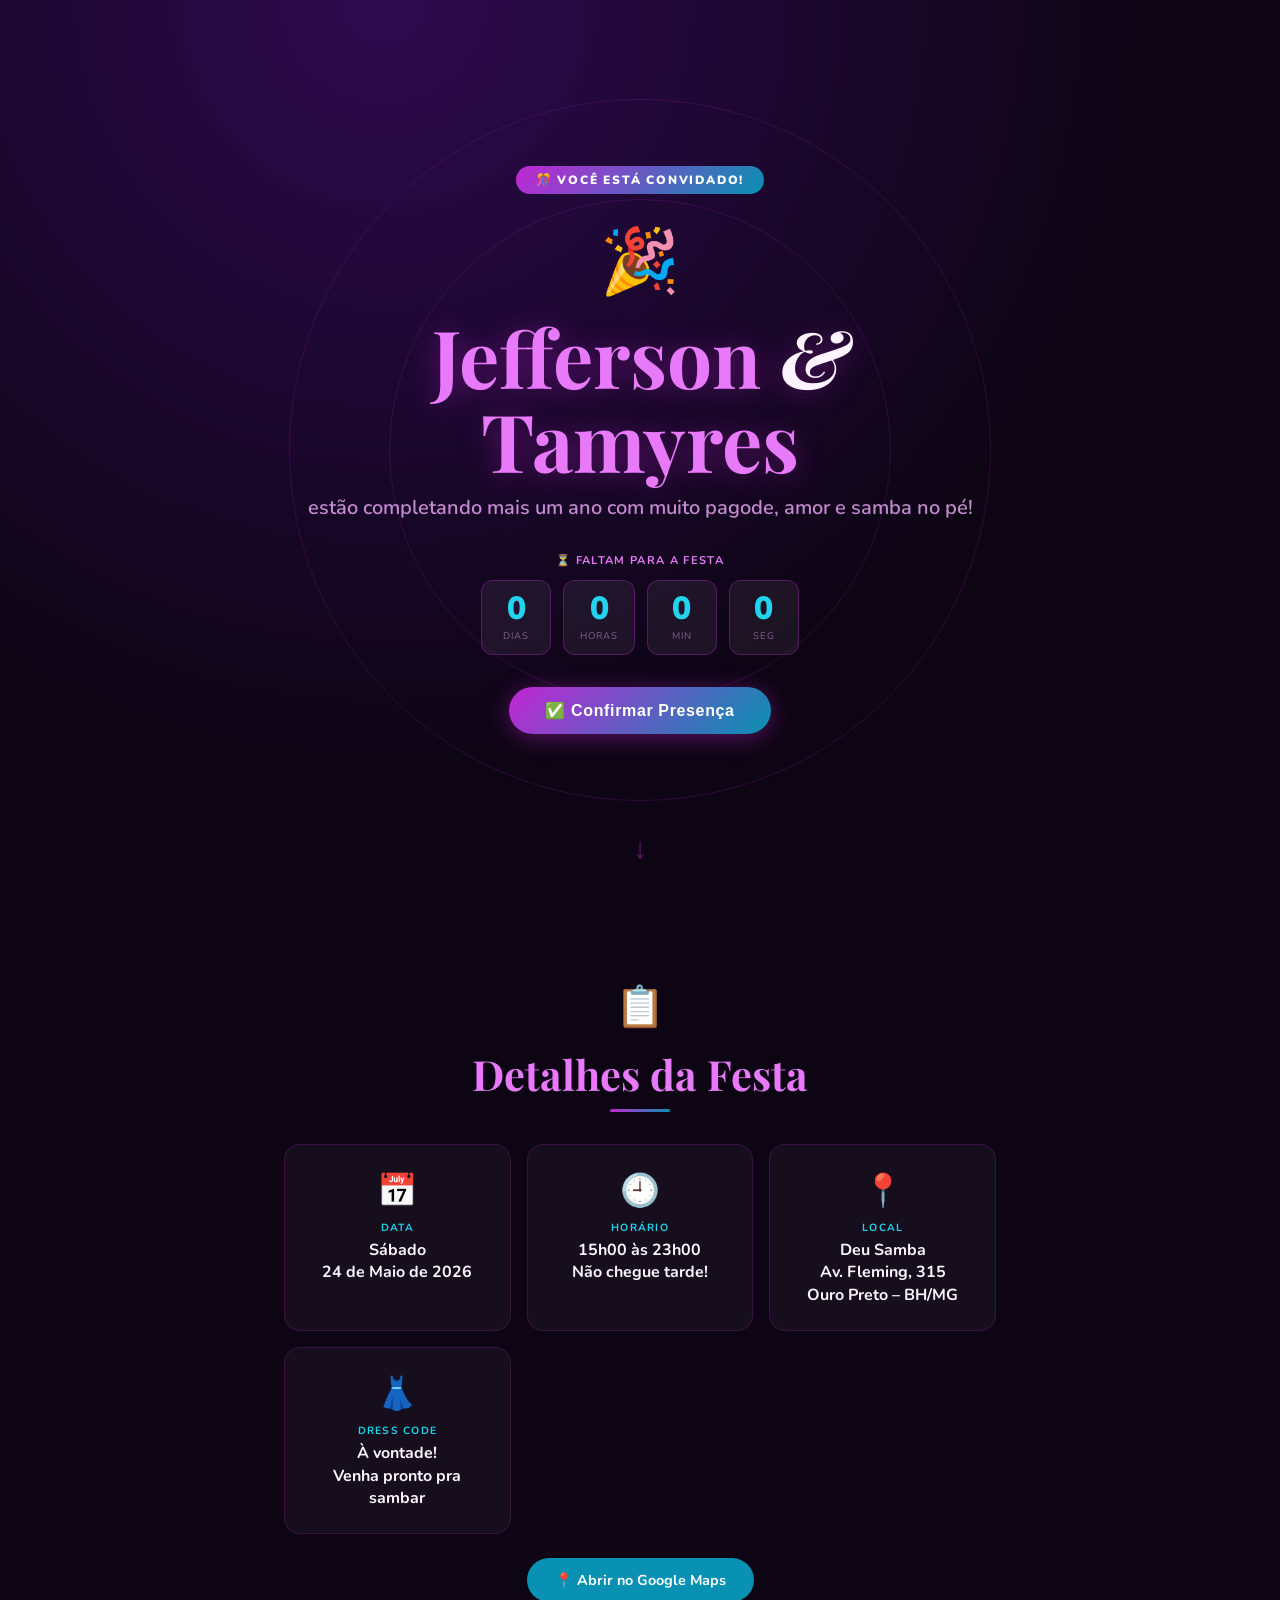
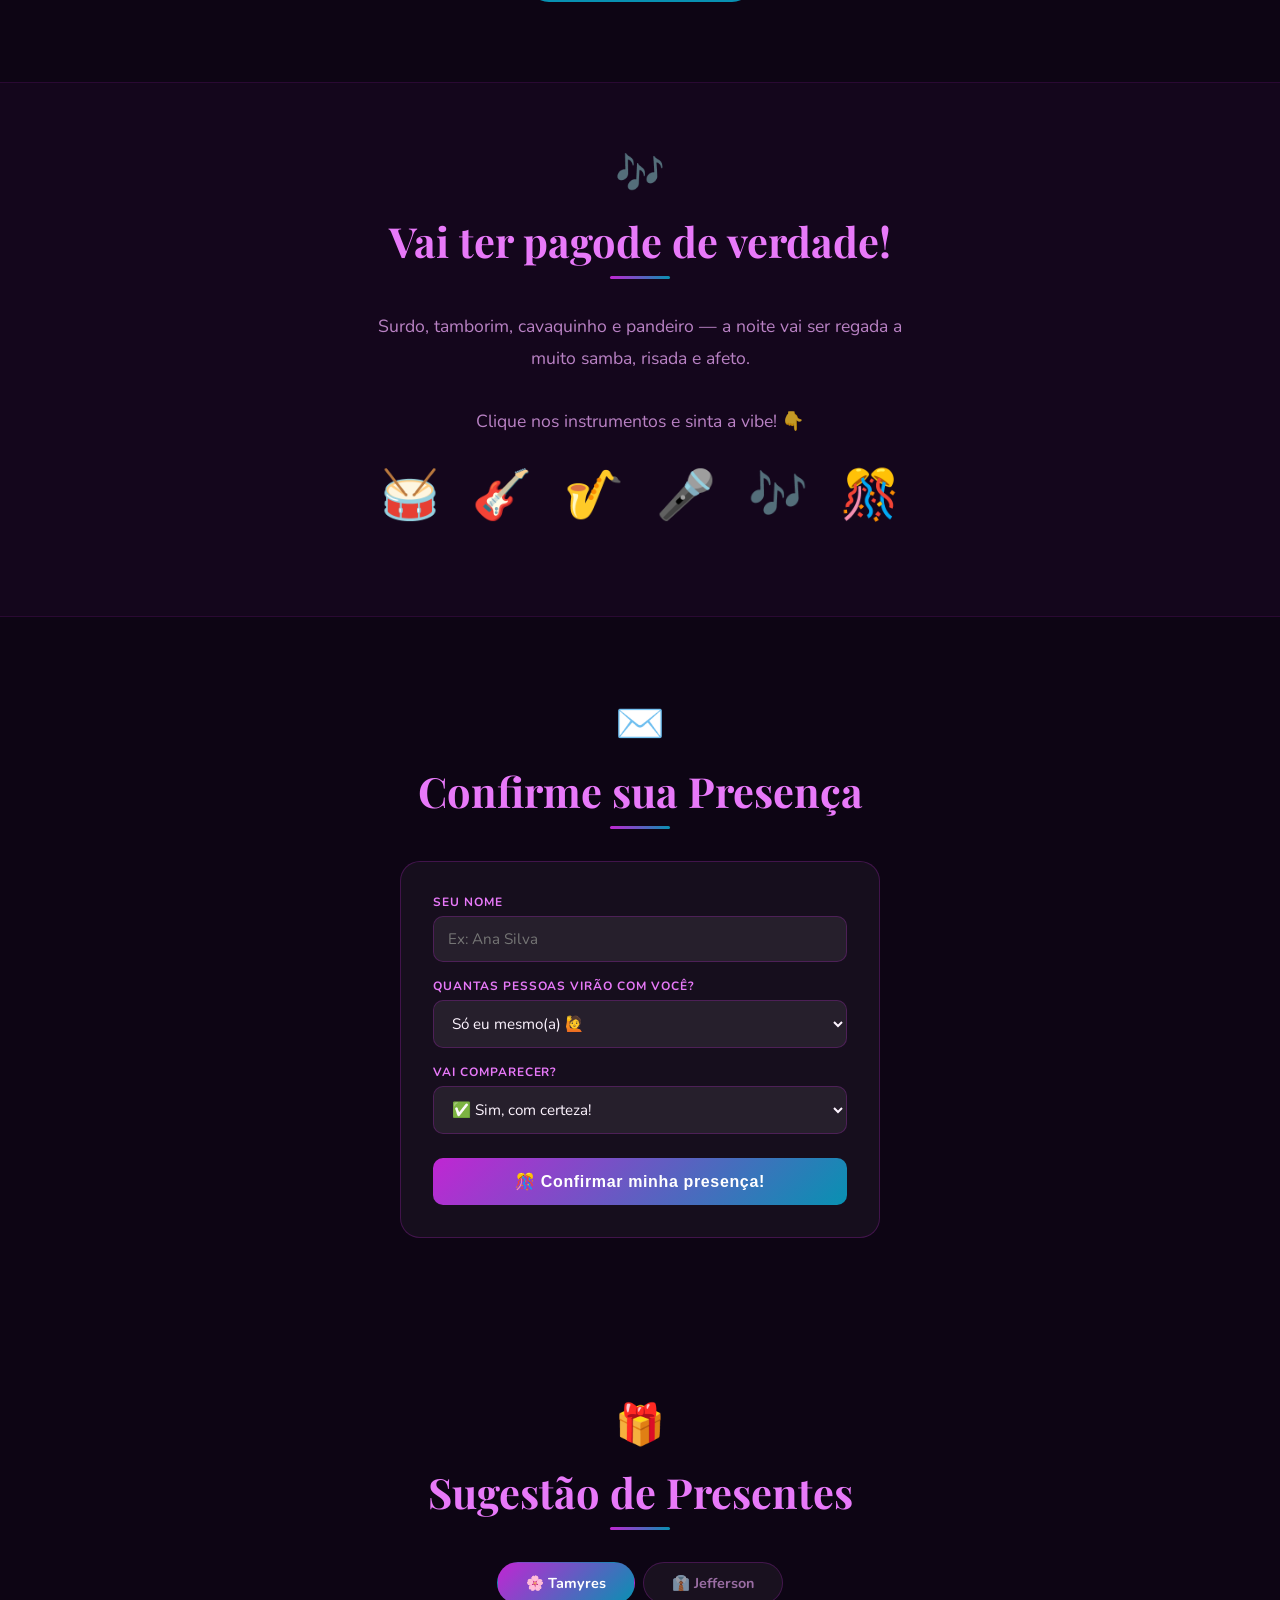
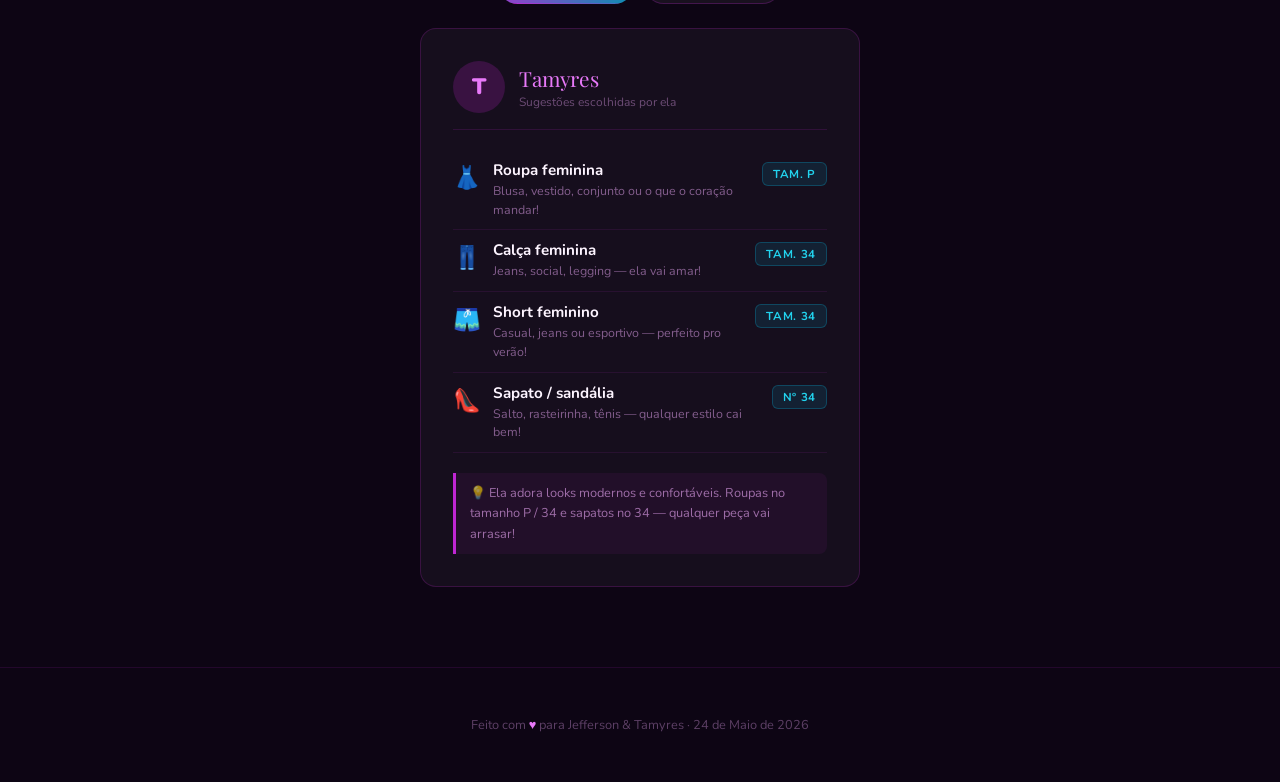
==== templates/convite.html @ 2978cc7c "Add files via upload" ====
<!DOCTYPE html>
<html lang="pt-BR">
<head>
<meta charset="UTF-8">
<meta name="viewport" content="width=device-width, initial-scale=1.0">
<title>🎉 Aniversário Jefferson & Tamyres</title>
<link href="https://fonts.googleapis.com/css2?family=Playfair+Display:ital,wght@0,700;1,400&family=Nunito:wght@400;600;700;900&display=swap" rel="stylesheet">
<link rel="stylesheet" href="/static/style.css">

</head>
<body>

<canvas id="confetti-canvas"></canvas>

<!-- HERO -->
<div class="hero">
  <div class="hero-bg"></div>

  <!-- floating notes -->
  <span class="note">🎵</span>
  <span class="note">🥁</span>
  <span class="note">🎶</span>
  <span class="note">🎸</span>
  <span class="note">🎵</span>
  <span class="note">🎶</span>
  <span class="note">🎷</span>

  <div class="hero-content">
    <span class="tag">🎊 Você está convidado!</span>
    <span class="hero-emoji">🎉</span>
    <h1>Jefferson <em>&</em> Tamyres</h1>
    <p class="subtitle">estão completando mais um ano com muito pagode, amor e samba no pé!</p>

    <div class="countdown-wrap">
      <p class="countdown-label">⏳ Faltam para a festa</p>
      <div class="countdown">
        <div class="count-box"><span class="count-num" id="c-dias">--</span><span class="count-unit">dias</span></div>
        <div class="count-box"><span class="count-num" id="c-horas">--</span><span class="count-unit">horas</span></div>
        <div class="count-box"><span class="count-num" id="c-min">--</span><span class="count-unit">min</span></div>
        <div class="count-box"><span class="count-num" id="c-seg">--</span><span class="count-unit">seg</span></div>
      </div>
    </div>

    <button class="hero-cta" onclick="document.getElementById('rsvp').scrollIntoView({behavior:'smooth'})">
      ✅ Confirmar Presença
    </button>
  </div>

  <div class="scroll-arrow">↓</div>
</div>

<!-- INFO -->
<section id="info" style="text-align:center;">
  <span class="section-icon">📋</span>
  <h2 class="section-title">Detalhes da Festa</h2>
  <div class="section-line"></div>

  <div class="info-grid">
    <div class="info-card">
      <span class="info-card-icon">📅</span>
      <p class="info-card-label">Data</p>
      <p class="info-card-value">Sábado<br>24 de Maio de 2026</p>
    </div>
    <div class="info-card">
      <span class="info-card-icon">🕘</span>
      <p class="info-card-label">Horário</p>
      <p class="info-card-value">15h00 às 23h00<br>Não chegue tarde!</p>
    </div>
    <div class="info-card">
      <span class="info-card-icon">📍</span>
      <p class="info-card-label">Local</p>
      <p class="info-card-value">Deu Samba<br>Av. Fleming, 315<br>Ouro Preto – BH/MG</p>
    </div>
    <div class="info-card">
      <span class="info-card-icon">👗</span>
      <p class="info-card-label">Dress Code</p>
      <p class="info-card-value">À vontade!<br>Venha pronto pra sambar</p>
    </div>
  </div>

  <a href="https://maps.google.com/?q=Avenida+Fleming+315+Ouro+Preto+Belo+Horizonte+MG" target="_blank" class="map-btn">
    📍 Abrir no Google Maps
  </a>
</section>

<!-- VIBE -->
<div class="vibe-section">
  <span class="section-icon" style="display:block;text-align:center;">🎶</span>
  <h2 class="section-title" style="text-align:center;">Vai ter pagode de verdade!</h2>
  <div class="section-line"></div>

  <p class="vibe-text">
    Surdo, tamborim, cavaquinho e pandeiro — a noite vai ser regada a muito samba, risada e afeto.<br><br>
    Clique nos instrumentos e sinta a vibe! 👇
  </p>

  <div class="instruments">
    <span class="inst" title="Pandeiro" onclick="triggerShake(this); playSound('pandeiro')">🥁</span>
    <span class="inst" title="Violão" onclick="triggerShake(this); playSound('violao')">🎸</span>
    <span class="inst" title="Saxofone" onclick="triggerShake(this); playSound('saxofone')">🎷</span>
    <span class="inst" title="Microfone" onclick="triggerShake(this); playSound('microfone')">🎤</span>
    <span class="inst" title="Notas" onclick="triggerShake(this); playSound('notas')">🎶</span>
    <span class="inst" title="Festa" onclick="triggerShake(this); launchConfetti(); playSound('festa')">🎊</span>
  </div>
</div>

<!-- RSVP -->
<section id="rsvp" class="rsvp-section">
  <span class="section-icon">✉️</span>
  <h2 class="section-title">Confirme sua Presença</h2>
  <div class="section-line"></div>

  <div class="rsvp-form" id="rsvp-form-wrap">
    <div class="form-group">
      <label>Seu nome</label>
      <input type="text" id="guest-name" placeholder="Ex: Ana Silva" />
    </div>
    <div class="form-group">
      <label>Quantas pessoas virão com você?</label>
      <select id="guest-count">
        <option value="1">Só eu mesmo(a) 🙋</option>
        <option value="2">Eu + 1 pessoa 👫</option>
        <option value="3">Eu + 2 pessoas 👨‍👩‍👦</option>
        <option value="4">Eu + 3 ou mais 🎉</option>
      </select>
    </div>
    <div class="form-group">
      <label>Vai comparecer?</label>
      <select id="guest-confirm">
        <option value="sim">✅ Sim, com certeza!</option>
        <option value="talvez">🤔 Talvez...</option>
        <option value="nao">❌ Não vou conseguir ir</option>
      </select>
    </div>
    <button class="rsvp-btn" onclick="submitRSVP()">🎊 Confirmar minha presença!</button>
  </div>

  <div class="rsvp-success" id="rsvp-success">
    <span class="big-emoji" id="success-emoji">🎉</span>
    <h3 id="success-title">Arrasou!</h3>
    <p id="success-msg">Te esperamos na pista!</p>
  </div>

  <div class="guest-list" id="guest-list" style="display:none;">
    <p class="guest-list-title">🎟️ Confirmados até agora</p>
    <div id="guest-items"></div>
  </div>
</section>

<!-- PRESENTES -->
<section id="presentes" class="gifts-section">
  <span class="section-icon">🎁</span>
  <h2 class="section-title">Sugestão de Presentes</h2>
  <div class="section-line"></div>

  <div class="gift-tabs">
    <button class="gift-tab active" onclick="showGift('tamyres', this)">🌸 Tamyres</button>
    <button class="gift-tab" onclick="showGift('jefferson', this)">👔 Jefferson</button>
  </div>

  <!-- Tamyres -->
  <div class="gift-panel active" id="gift-tamyres">
    <div class="gift-card">
      <div class="gift-person">
        <div class="gift-avatar tam">T</div>
        <div>
          <p class="gift-name">Tamyres</p>
          <p class="gift-name-sub">Sugestões escolhidas por ela</p>
        </div>
      </div>
      <div class="gift-item">
        <span class="gift-item-icon">👗</span>
        <div class="gift-item-info">
          <p class="gift-item-name">Roupa feminina</p>
          <p class="gift-item-detail">Blusa, vestido, conjunto ou o que o coração mandar!</p>
        </div>
        <span class="gift-badge">Tam. P</span>
      </div>
      <div class="gift-item">
        <span class="gift-item-icon">👖</span>
        <div class="gift-item-info">
          <p class="gift-item-name">Calça feminina</p>
          <p class="gift-item-detail">Jeans, social, legging — ela vai amar!</p>
        </div>
        <span class="gift-badge">Tam. 34</span>
      </div>
      <div class="gift-item">
        <span class="gift-item-icon">🩳</span>
        <div class="gift-item-info">
          <p class="gift-item-name">Short feminino</p>
          <p class="gift-item-detail">Casual, jeans ou esportivo — perfeito pro verão!</p>
        </div>
        <span class="gift-badge">Tam. 34</span>
      </div>
      <div class="gift-item">
        <span class="gift-item-icon">👠</span>
        <div class="gift-item-info">
          <p class="gift-item-name">Sapato / sandália</p>
          <p class="gift-item-detail">Salto, rasteirinha, tênis — qualquer estilo cai bem!</p>
        </div>
        <span class="gift-badge">Nº 34</span>
      </div>
      <div class="gift-note">
        💡 Ela adora looks modernos e confortáveis. Roupas no tamanho P / 34 e sapatos no 34 — qualquer peça vai arrasar!
      </div>
    </div>
  </div>

  <!-- Jefferson -->
  <div class="gift-panel" id="gift-jefferson">
    <div class="gift-card">
      <div class="gift-person">
        <div class="gift-avatar jeff">J</div>
        <div>
          <p class="gift-name">Jefferson</p>
          <p class="gift-name-sub">Sugestões escolhidas por ele</p>
        </div>
      </div>
      <div class="gift-item">
        <span class="gift-item-icon">👕</span>
        <div class="gift-item-info">
          <p class="gift-item-name">Camisa masculina</p>
          <p class="gift-item-detail">Camisa social, polo ou camiseta — ele aceita tudo!</p>
        </div>
        <span class="gift-badge">Tam. GG</span>
      </div>
      <div class="gift-note">
        💡 Jefferson curte um visual despojado. Camisa no tamanho GG é presença garantida no guarda-roupa!
      </div>
    </div>
  </div>
</section>

<!-- FOOTER -->
<footer>
  Feito com <span>♥</span> para Jefferson & Tamyres · 24 de Maio de 2026
</footer>
<script src="/static/script.js"></script>

</body>
</html>
---- static/style.css ----
:root {
    --primary: #C026D3;
    --primary-light: #E879F9;
    --primary-pale: #FAE8FF;
    --secondary: #0891B2;
    --secondary-light: #22D3EE;
    --accent: #F0ABFC;
    --cream: #FDF4FF;
    --dark: #0D0514;
    --dark2: #1A0A2E;
  }

  * { margin: 0; padding: 0; box-sizing: border-box; }

  body {
    background: var(--dark);
    font-family: 'Nunito', sans-serif;
    color: var(--cream);
    overflow-x: hidden;
    cursor: default;
  }

  /* ---- CONFETTI CANVAS ---- */
  #confetti-canvas {
    position: fixed; top: 0; left: 0;
    width: 100%; height: 100%;
    pointer-events: none; z-index: 9999;
  }

  /* ---- HERO ---- */
  .hero {
    position: relative;
    min-height: 100vh;
    display: flex; flex-direction: column;
    align-items: center; justify-content: center;
    text-align: center;
    padding: 2rem;
    overflow: hidden;
  }

  .hero-bg {
    position: absolute; inset: 0;
    background: radial-gradient(ellipse at 30% 0%, #2D0A4E 0%, #0D0514 60%);
    z-index: 0;
  }

  /* Decorative circles */
  .hero-bg::before, .hero-bg::after {
    content: '';
    position: absolute;
    border-radius: 50%;
    border: 1px solid rgba(192,38,211,0.18);
    animation: pulse-ring 4s ease-in-out infinite;
  }
  .hero-bg::before {
    width: 700px; height: 700px;
    top: 50%; left: 50%;
    transform: translate(-50%, -50%);
  }
  .hero-bg::after {
    width: 500px; height: 500px;
    top: 50%; left: 50%;
    transform: translate(-50%, -50%);
    animation-delay: 2s;
  }

  @keyframes pulse-ring {
    0%, 100% { opacity: 0.2; transform: translate(-50%, -50%) scale(1); }
    50% { opacity: 0.5; transform: translate(-50%, -50%) scale(1.04); }
  }

  /* Floating notes */
  .note {
    position: absolute;
    font-size: 1.8rem;
    opacity: 0;
    animation: float-note 6s ease-in-out infinite;
    user-select: none;
  }
  .note:nth-child(1)  { left: 8%;  top: 20%; animation-delay: 0s; }
  .note:nth-child(2)  { left: 88%; top: 15%; animation-delay: 1s; }
  .note:nth-child(3)  { left: 5%;  top: 70%; animation-delay: 2s; }
  .note:nth-child(4)  { left: 90%; top: 65%; animation-delay: 3s; }
  .note:nth-child(5)  { left: 50%; top: 8%;  animation-delay: 1.5s; }
  .note:nth-child(6)  { left: 20%; top: 85%; animation-delay: 2.5s; }
  .note:nth-child(7)  { left: 75%; top: 85%; animation-delay: 0.5s; }

  @keyframes float-note {
    0%   { opacity: 0; transform: translateY(0) rotate(0deg); }
    20%  { opacity: 0.6; }
    80%  { opacity: 0.6; }
    100% { opacity: 0; transform: translateY(-60px) rotate(20deg); }
  }

  .hero-content { position: relative; z-index: 1; max-width: 700px; }

  .tag {
    display: inline-block;
    background: linear-gradient(135deg, var(--primary) 0%, var(--secondary) 100%);
    color: #fff;
    font-size: 0.75rem;
    font-weight: 900;
    letter-spacing: 0.15em;
    text-transform: uppercase;
    padding: 6px 20px;
    border-radius: 999px;
    margin-bottom: 1.5rem;
    animation: fadeDown 0.8s ease both;
  }

  .hero-emoji {
    font-size: 4rem;
    display: block;
    margin-bottom: 0.5rem;
    animation: bounce-in 0.8s cubic-bezier(0.34,1.56,0.64,1) 0.2s both;
  }

  @keyframes bounce-in {
    0% { opacity: 0; transform: scale(0.3); }
    100% { opacity: 1; transform: scale(1); }
  }

  h1 {
    font-family: 'Playfair Display', serif;
    font-size: clamp(2.5rem, 8vw, 5rem);
    line-height: 1.05;
    color: var(--primary-light);
    text-shadow: 0 2px 30px rgba(192,38,211,0.45);
    animation: fadeDown 0.9s ease 0.3s both;
    margin-bottom: 0.25rem;
  }

  h1 em {
    font-style: italic;
    color: var(--cream);
  }

  .subtitle {
    font-size: clamp(1rem, 3vw, 1.25rem);
    color: rgba(240,171,252,0.8);
    margin: 0.75rem 0 2rem;
    font-weight: 600;
    animation: fadeDown 0.9s ease 0.5s both;
  }

  @keyframes fadeDown {
    from { opacity: 0; transform: translateY(-20px); }
    to   { opacity: 1; transform: translateY(0); }
  }

  /* Countdown */
  .countdown-wrap {
    margin: 0 auto 2rem;
    animation: fadeUp 1s ease 0.7s both;
  }

  .countdown-label {
    font-size: 0.7rem;
    font-weight: 700;
    letter-spacing: 0.12em;
    text-transform: uppercase;
    color: var(--primary-light);
    margin-bottom: 0.75rem;
  }

  .countdown {
    display: flex; gap: 12px; justify-content: center;
  }

  .count-box {
    background: rgba(255,255,255,0.06);
    border: 1px solid rgba(192,38,211,0.35);
    border-radius: 12px;
    padding: 12px 16px;
    min-width: 70px;
    text-align: center;
  }

  .count-num {
    font-size: 2rem;
    font-weight: 900;
    color: var(--secondary-light);
    line-height: 1;
    display: block;
  }

  .count-unit {
    font-size: 0.6rem;
    letter-spacing: 0.1em;
    text-transform: uppercase;
    color: rgba(240,171,252,0.5);
    margin-top: 4px;
    display: block;
  }

  .hero-cta {
    display: inline-block;
    background: linear-gradient(135deg, var(--primary) 0%, var(--secondary) 100%);
    color: #fff;
    font-weight: 900;
    font-size: 1rem;
    padding: 14px 36px;
    border-radius: 999px;
    text-decoration: none;
    letter-spacing: 0.04em;
    transition: transform 0.2s, box-shadow 0.2s;
    box-shadow: 0 4px 24px rgba(192,38,211,0.4);
    animation: fadeUp 1s ease 0.9s both;
    cursor: pointer;
    border: none;
  }
  .hero-cta:hover {
    transform: translateY(-3px) scale(1.03);
    box-shadow: 0 8px 32px rgba(192,38,211,0.6);
  }

  @keyframes fadeUp {
    from { opacity: 0; transform: translateY(20px); }
    to   { opacity: 1; transform: translateY(0); }
  }

  /* Scroll arrow */
  .scroll-arrow {
    position: absolute; bottom: 2rem; left: 50%;
    transform: translateX(-50%);
    color: rgba(192,38,211,0.45);
    font-size: 1.8rem;
    animation: bob 2s ease-in-out infinite;
  }
  @keyframes bob {
    0%, 100% { transform: translateX(-50%) translateY(0); }
    50% { transform: translateX(-50%) translateY(8px); }
  }

  /* ---- SECTIONS ---- */
  section {
    padding: 5rem 1.5rem;
    max-width: 760px;
    margin: 0 auto;
  }

  .section-icon { font-size: 2.5rem; margin-bottom: 0.75rem; display: block; }

  .section-title {
    font-family: 'Playfair Display', serif;
    font-size: clamp(1.8rem, 5vw, 2.6rem);
    color: var(--primary-light);
    margin-bottom: 0.5rem;
    text-align: center;
  }

  .section-line {
    width: 60px; height: 3px;
    background: linear-gradient(90deg, var(--primary), var(--secondary));
    border-radius: 999px;
    margin: 0 auto 2rem;
  }

  /* ---- INFO CARDS ---- */
  .info-grid {
    display: grid;
    grid-template-columns: repeat(auto-fit, minmax(200px, 1fr));
    gap: 16px;
  }

  .info-card {
    background: rgba(255,255,255,0.04);
    border: 1px solid rgba(192,38,211,0.2);
    border-radius: 16px;
    padding: 1.5rem;
    text-align: center;
    transition: border-color 0.3s, transform 0.3s;
  }
  .info-card:hover {
    border-color: rgba(192,38,211,0.55);
    transform: translateY(-4px);
  }

  .info-card-icon { font-size: 2rem; margin-bottom: 0.5rem; display: block; }
  .info-card-label {
    font-size: 0.65rem;
    letter-spacing: 0.12em;
    text-transform: uppercase;
    color: var(--secondary-light);
    font-weight: 700;
    margin-bottom: 4px;
  }
  .info-card-value {
    font-size: 1rem;
    font-weight: 700;
    color: var(--cream);
    line-height: 1.4;
  }

  /* ---- MAP LINK ---- */
  .map-btn {
    display: inline-flex;
    align-items: center;
    gap: 8px;
    background: var(--secondary);
    color: #fff;
    font-weight: 700;
    font-size: 0.9rem;
    padding: 12px 28px;
    border-radius: 999px;
    text-decoration: none;
    margin-top: 1.5rem;
    transition: background 0.2s, transform 0.2s;
  }
  .map-btn:hover { background: var(--secondary-light); color: var(--dark); transform: translateY(-2px); }

  /* ---- PAGODE VIBE ---- */
  .vibe-section {
    text-align: center;
    border-top: 1px solid rgba(192,38,211,0.12);
    border-bottom: 1px solid rgba(192,38,211,0.12);
    padding: 4rem 1.5rem;
    background: rgba(192,38,211,0.04);
  }

  .instruments {
    display: flex;
    justify-content: center;
    gap: 2rem;
    flex-wrap: wrap;
    margin: 1.5rem 0;
  }

  .inst {
    font-size: 3rem;
    cursor: pointer;
    transition: transform 0.15s;
    user-select: none;
  }
  .inst:hover { transform: scale(1.3) rotate(-5deg); }
  .inst.shake { animation: shake 0.4s ease; }

  @keyframes shake {
    0%, 100% { transform: scale(1.3) rotate(0deg); }
    25% { transform: scale(1.4) rotate(-10deg); }
    75% { transform: scale(1.4) rotate(10deg); }
  }

  .vibe-text {
    font-size: 1.1rem;
    color: rgba(240,171,252,0.75);
    line-height: 1.8;
    max-width: 540px;
    margin: 0 auto;
  }

  /* ---- RSVP ---- */
  .rsvp-section { text-align: center; }

  .rsvp-form {
    background: rgba(255,255,255,0.04);
    border: 1px solid rgba(192,38,211,0.25);
    border-radius: 20px;
    padding: 2rem;
    max-width: 480px;
    margin: 0 auto;
  }

  .form-group { margin-bottom: 1rem; text-align: left; }

  .form-group label {
    display: block;
    font-size: 0.75rem;
    font-weight: 700;
    letter-spacing: 0.08em;
    text-transform: uppercase;
    color: var(--primary-light);
    margin-bottom: 6px;
  }

  .form-group input, .form-group select {
    width: 100%;
    background: rgba(255,255,255,0.07);
    border: 1px solid rgba(192,38,211,0.25);
    border-radius: 10px;
    padding: 12px 14px;
    color: var(--cream);
    font-family: 'Nunito', sans-serif;
    font-size: 0.95rem;
    outline: none;
    transition: border-color 0.2s;
  }
  .form-group input:focus, .form-group select:focus {
    border-color: var(--primary-light);
  }
  .form-group select option { background: #1A0A2E; }

  .rsvp-btn {
    width: 100%;
    background: linear-gradient(135deg, var(--primary) 0%, var(--secondary) 100%);
    color: #fff;
    font-weight: 900;
    font-size: 1rem;
    padding: 14px;
    border-radius: 10px;
    border: none;
    cursor: pointer;
    letter-spacing: 0.04em;
    transition: transform 0.2s, box-shadow 0.2s;
    margin-top: 0.5rem;
  }
  .rsvp-btn:hover {
    transform: translateY(-2px);
    box-shadow: 0 6px 24px rgba(192,38,211,0.45);
  }

  /* RSVP success */
  .rsvp-success {
    display: none;
    text-align: center;
    padding: 2rem;
  }
  .rsvp-success .big-emoji { font-size: 4rem; display: block; margin-bottom: 1rem; }
  .rsvp-success h3 {
    font-family: 'Playfair Display', serif;
    font-size: 1.8rem;
    color: var(--primary-light);
    margin-bottom: 0.5rem;
  }
  .rsvp-success p { color: rgba(240,171,252,0.75); font-size: 0.95rem; }

  /* Guest list */
  .guest-list {
    margin-top: 2rem;
    max-width: 480px;
    margin-left: auto; margin-right: auto;
  }
  .guest-list-title {
    font-size: 0.7rem;
    font-weight: 700;
    letter-spacing: 0.12em;
    text-transform: uppercase;
    color: var(--primary-light);
    margin-bottom: 0.75rem;
    text-align: left;
  }
  .guest-item {
    display: flex;
    align-items: center;
    gap: 10px;
    padding: 8px 0;
    border-bottom: 1px solid rgba(192,38,211,0.12);
    font-size: 0.9rem;
    color: rgba(240,171,252,0.85);
    animation: fadeUp 0.4s ease both;
  }
  .guest-dot {
    width: 8px; height: 8px;
    border-radius: 50%;
    background: var(--secondary-light);
    flex-shrink: 0;
  }

  /* ---- FOOTER ---- */
  footer {
    text-align: center;
    padding: 3rem 1.5rem;
    border-top: 1px solid rgba(192,38,211,0.12);
    color: rgba(240,171,252,0.35);
    font-size: 0.8rem;
  }
  footer span { color: var(--primary-light); }

  /* ---- GIFTS ---- */
  .gifts-section { text-align: center; }
  .gift-tabs { display: flex; gap: 8px; justify-content: center; margin-bottom: 1.5rem; flex-wrap: wrap; }
  .gift-tab {
    background: rgba(255,255,255,0.05);
    border: 1px solid rgba(192,38,211,0.25);
    border-radius: 999px;
    padding: 10px 28px;
    color: rgba(240,171,252,0.6);
    font-family: 'Nunito', sans-serif;
    font-weight: 700;
    font-size: 0.9rem;
    cursor: pointer;
    transition: all 0.2s;
  }
  .gift-tab:hover { border-color: rgba(192,38,211,0.55); color: var(--cream); }
  .gift-tab.active { background: linear-gradient(135deg, var(--primary), var(--secondary)); color: #fff; border-color: transparent; }
  .gift-panel { display: none; }
  .gift-panel.active { display: block; }
  .gift-card {
    background: rgba(255,255,255,0.04);
    border: 1px solid rgba(192,38,211,0.2);
    border-radius: 16px;
    padding: 2rem;
    max-width: 440px;
    margin: 0 auto;
    text-align: left;
  }
  .gift-person {
    display: flex; align-items: center; gap: 14px;
    margin-bottom: 1.25rem; padding-bottom: 1rem;
    border-bottom: 1px solid rgba(192,38,211,0.15);
  }
  .gift-avatar {
    width: 52px; height: 52px; border-radius: 50%;
    display: flex; align-items: center; justify-content: center;
    font-size: 1.4rem; font-weight: 900; flex-shrink: 0;
  }
  .gift-avatar.tam { background: rgba(192,38,211,0.2); color: var(--primary-light); }
  .gift-avatar.jeff { background: rgba(8,145,178,0.2); color: var(--secondary-light); }
  .gift-name { font-family: 'Playfair Display', serif; font-size: 1.3rem; color: var(--primary-light); }
  .gift-name-sub { font-size: 0.75rem; color: rgba(240,171,252,0.4); margin-top: 2px; }
  .gift-item {
    display: flex; align-items: flex-start; gap: 12px;
    padding: 10px 0; border-bottom: 1px solid rgba(192,38,211,0.1);
  }
  .gift-item:last-child { border-bottom: none; }
  .gift-item-icon { font-size: 1.4rem; flex-shrink: 0; margin-top: 2px; }
  .gift-item-info { flex: 1; }
  .gift-item-name { font-weight: 700; font-size: 0.95rem; color: var(--cream); margin-bottom: 2px; }
  .gift-item-detail { font-size: 0.78rem; color: rgba(240,171,252,0.5); line-height: 1.5; }
  .gift-badge {
    display: inline-block;
    background: rgba(8,145,178,0.15);
    color: var(--secondary-light);
    border: 1px solid rgba(8,145,178,0.35);
    border-radius: 6px; padding: 3px 10px;
    font-size: 0.72rem; font-weight: 700;
    letter-spacing: 0.06em; text-transform: uppercase;
    white-space: nowrap; flex-shrink: 0; margin-top: 2px;
  }
  .gift-note {
    margin-top: 1.25rem;
    background: rgba(192,38,211,0.07);
    border-left: 3px solid var(--primary);
    border-radius: 0 8px 8px 0;
    padding: 10px 14px;
    font-size: 0.8rem; color: rgba(240,171,252,0.6); line-height: 1.6;
  }
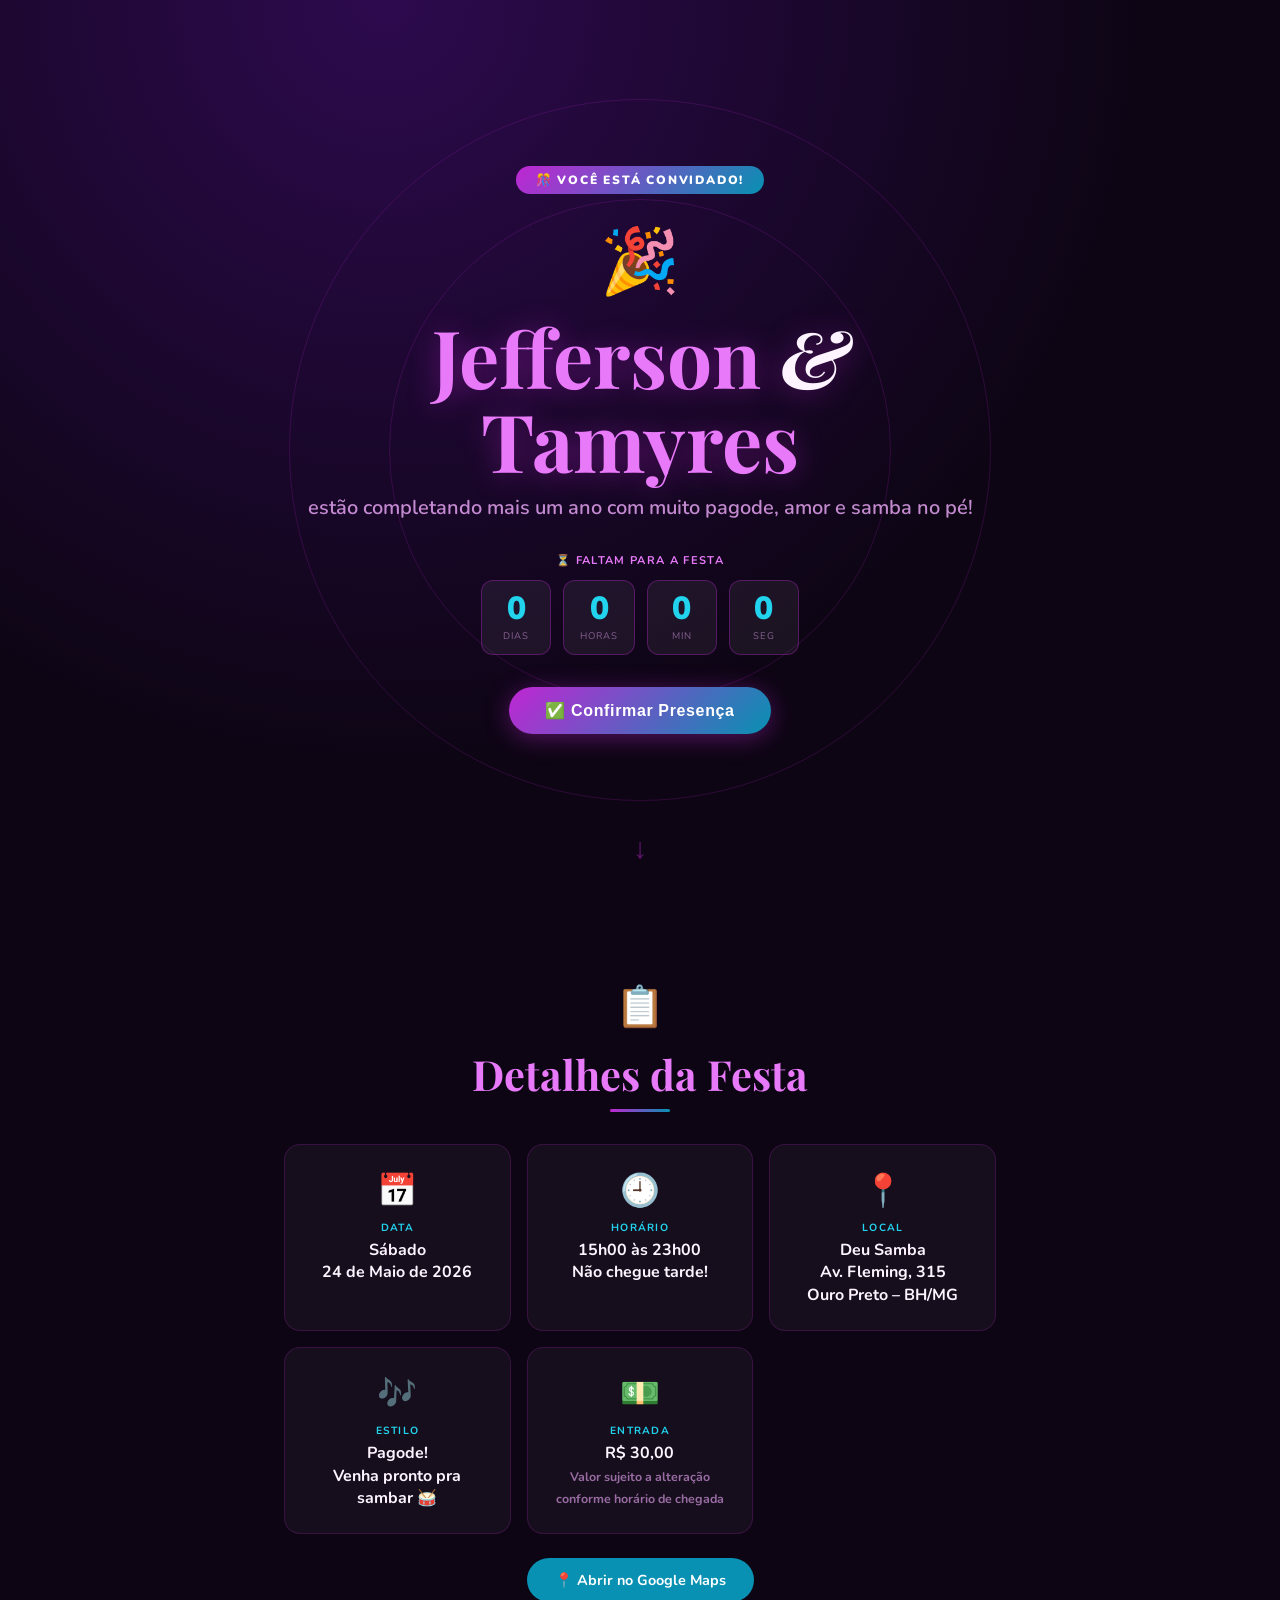
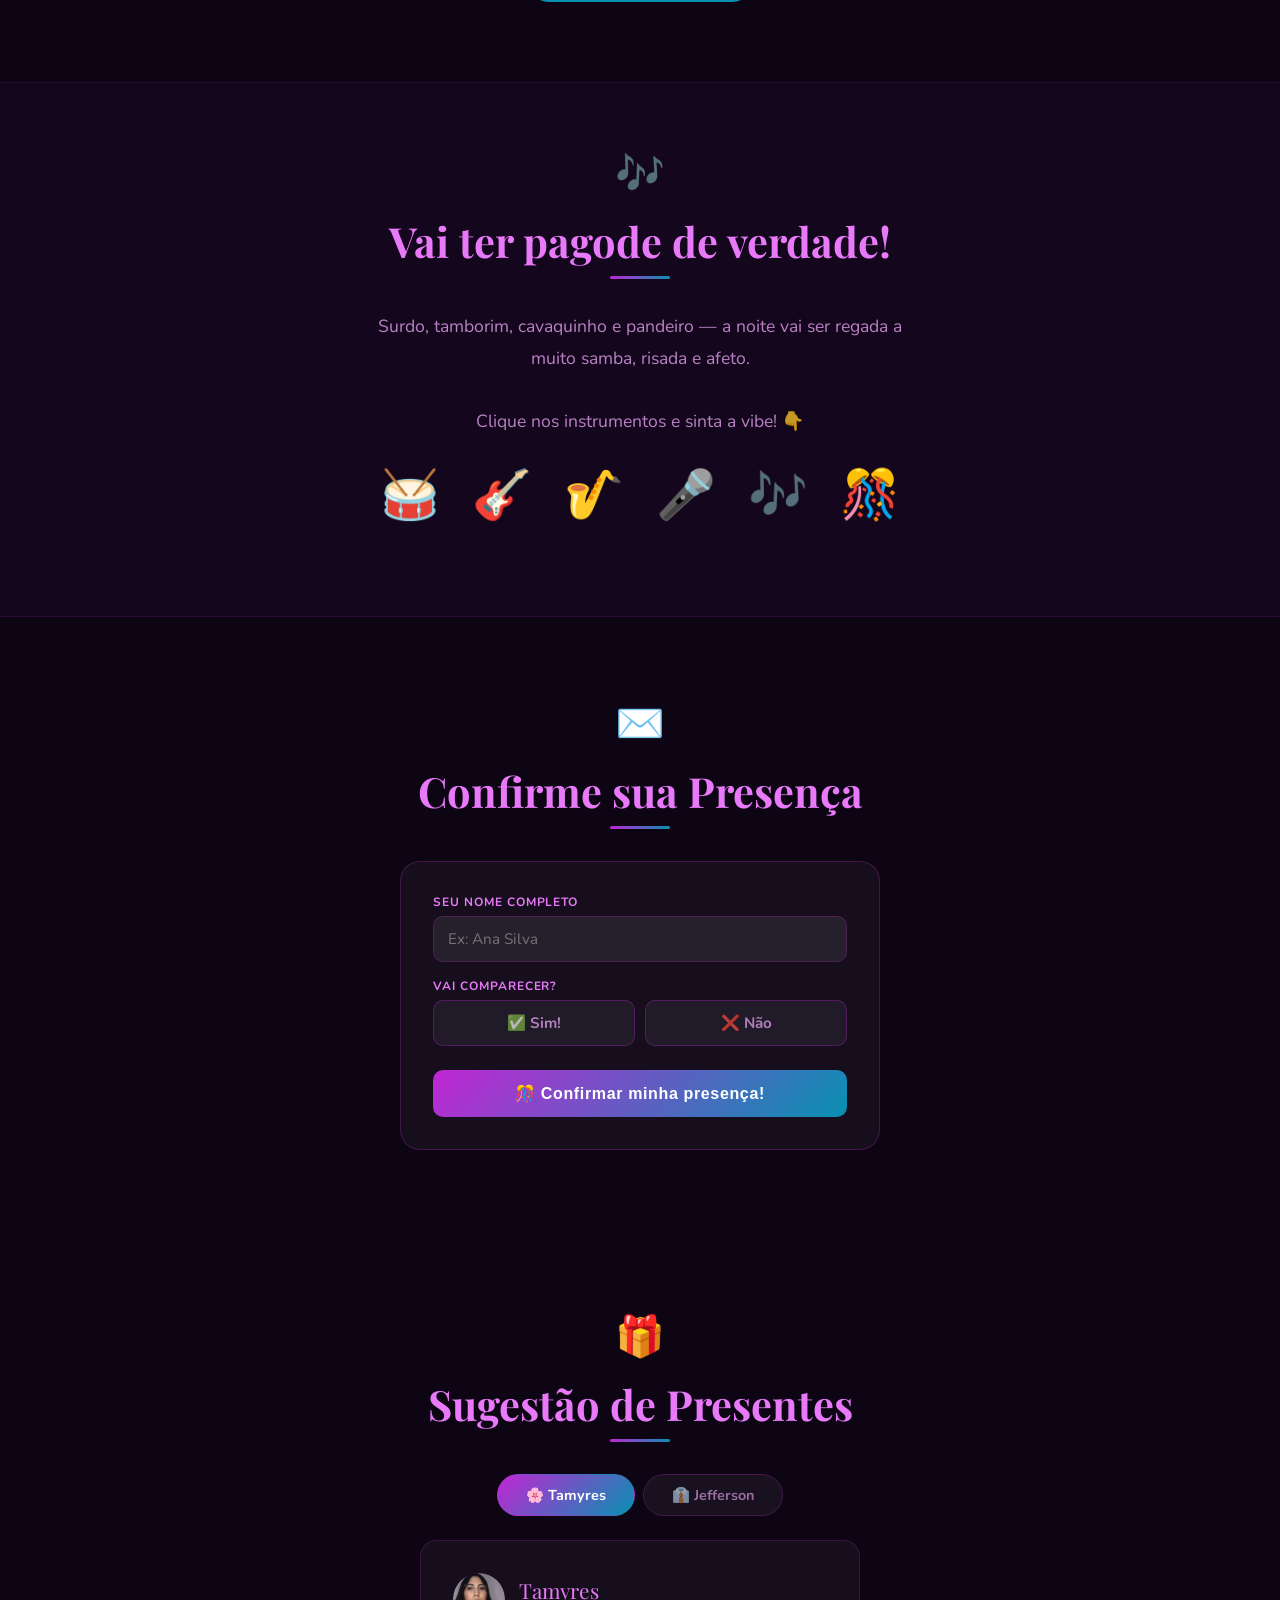
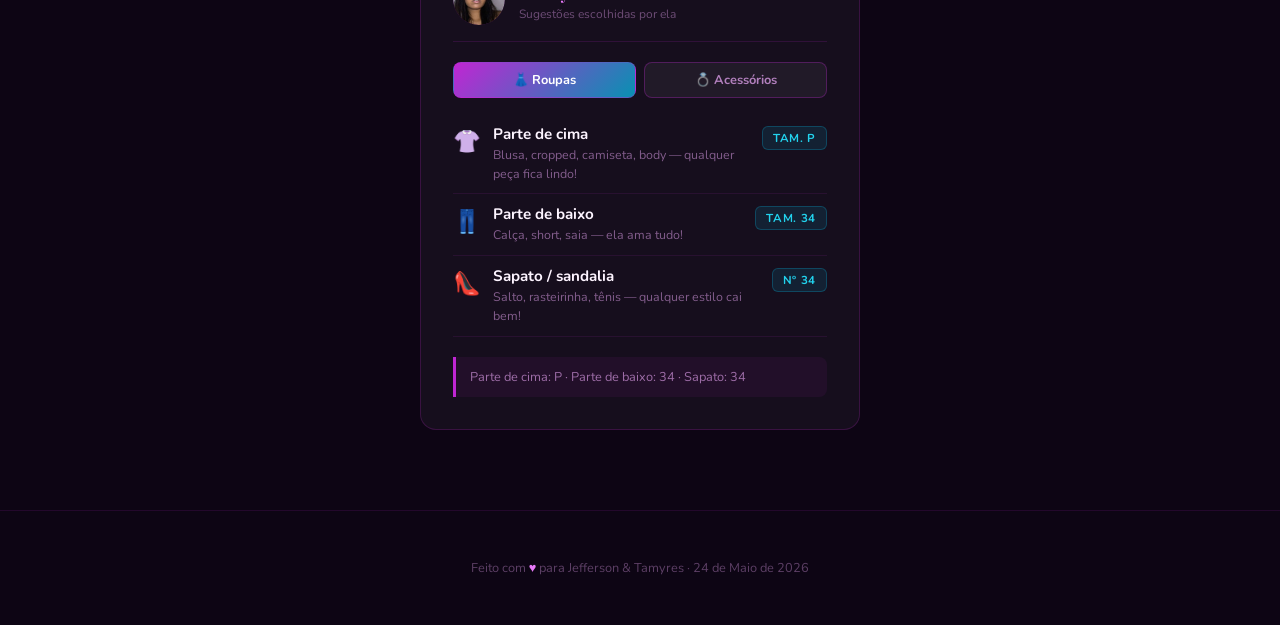
==== commit d6a3bcc9: "Add files via upload" ====
--- a/templates/convite.html
+++ b/templates/convite.html
@@ -72,9 +72,14 @@
       <p class="info-card-value">Deu Samba<br>Av. Fleming, 315<br>Ouro Preto – BH/MG</p>
     </div>
     <div class="info-card">
-      <span class="info-card-icon">👗</span>
-      <p class="info-card-label">Dress Code</p>
-      <p class="info-card-value">À vontade!<br>Venha pronto pra sambar</p>
+      <span class="info-card-icon">🎶</span>
+      <p class="info-card-label">Estilo</p>
+      <p class="info-card-value">Pagode!<br>Venha pronto pra sambar 🥁</p>
+    </div>
+    <div class="info-card">
+      <span class="info-card-icon">💵</span>
+      <p class="info-card-label">Entrada</p>
+      <p class="info-card-value">R$ 30,00<br><span style="font-size:0.78rem;color:rgba(240,171,252,0.6);">Valor sujeito a alteração conforme horário de chegada</span></p>
     </div>
   </div>
 
@@ -112,25 +117,15 @@
 
   <div class="rsvp-form" id="rsvp-form-wrap">
     <div class="form-group">
-      <label>Seu nome</label>
+      <label>Seu nome completo</label>
       <input type="text" id="guest-name" placeholder="Ex: Ana Silva" />
-    </div>
-    <div class="form-group">
-      <label>Quantas pessoas virão com você?</label>
-      <select id="guest-count">
-        <option value="1">Só eu mesmo(a) 🙋</option>
-        <option value="2">Eu + 1 pessoa 👫</option>
-        <option value="3">Eu + 2 pessoas 👨‍👩‍👦</option>
-        <option value="4">Eu + 3 ou mais 🎉</option>
-      </select>
     </div>
     <div class="form-group">
       <label>Vai comparecer?</label>
-      <select id="guest-confirm">
-        <option value="sim">✅ Sim, com certeza!</option>
-        <option value="talvez">🤔 Talvez...</option>
-        <option value="nao">❌ Não vou conseguir ir</option>
-      </select>
+      <div style="display:flex;gap:10px;margin-top:6px;">
+        <button id="btn-sim" onclick="selectPresenca('sim')" style="flex:1;padding:12px;border-radius:10px;font-family:Nunito,sans-serif;font-weight:700;font-size:0.95rem;cursor:pointer;border:1px solid rgba(192,38,211,0.3);background:rgba(255,255,255,0.05);color:rgba(240,171,252,0.7);transition:all 0.2s;">✅ Sim!</button>
+        <button id="btn-nao" onclick="selectPresenca('nao')" style="flex:1;padding:12px;border-radius:10px;font-family:Nunito,sans-serif;font-weight:700;font-size:0.95rem;cursor:pointer;border:1px solid rgba(192,38,211,0.3);background:rgba(255,255,255,0.05);color:rgba(240,171,252,0.7);transition:all 0.2s;">❌ Não</button>
+      </div>
     </div>
     <button class="rsvp-btn" onclick="submitRSVP()">🎊 Confirmar minha presença!</button>
   </div>
@@ -162,46 +157,73 @@
   <div class="gift-panel active" id="gift-tamyres">
     <div class="gift-card">
       <div class="gift-person">
-        <div class="gift-avatar tam">T</div>
+        <div class="gift-avatar tam" style="padding:0;overflow:hidden;"><img src="[data-uri]" style="width:100%;height:100%;object-fit:cover;border-radius:50%;" alt="Tamyres"/></div>
         <div>
           <p class="gift-name">Tamyres</p>
           <p class="gift-name-sub">Sugestões escolhidas por ela</p>
         </div>
       </div>
-      <div class="gift-item">
-        <span class="gift-item-icon">👗</span>
-        <div class="gift-item-info">
-          <p class="gift-item-name">Roupa feminina</p>
-          <p class="gift-item-detail">Blusa, vestido, conjunto ou o que o coração mandar!</p>
-        </div>
-        <span class="gift-badge">Tam. P</span>
-      </div>
-      <div class="gift-item">
-        <span class="gift-item-icon">👖</span>
-        <div class="gift-item-info">
-          <p class="gift-item-name">Calça feminina</p>
-          <p class="gift-item-detail">Jeans, social, legging — ela vai amar!</p>
-        </div>
-        <span class="gift-badge">Tam. 34</span>
-      </div>
-      <div class="gift-item">
-        <span class="gift-item-icon">🩳</span>
-        <div class="gift-item-info">
-          <p class="gift-item-name">Short feminino</p>
-          <p class="gift-item-detail">Casual, jeans ou esportivo — perfeito pro verão!</p>
-        </div>
-        <span class="gift-badge">Tam. 34</span>
-      </div>
-      <div class="gift-item">
-        <span class="gift-item-icon">👠</span>
-        <div class="gift-item-info">
-          <p class="gift-item-name">Sapato / sandália</p>
-          <p class="gift-item-detail">Salto, rasteirinha, tênis — qualquer estilo cai bem!</p>
-        </div>
-        <span class="gift-badge">Nº 34</span>
-      </div>
-      <div class="gift-note">
-        💡 Ela adora looks modernos e confortáveis. Roupas no tamanho P / 34 e sapatos no 34 — qualquer peça vai arrasar!
+      <div style="display:flex;gap:8px;margin-bottom:1rem;">
+        <button id="st-roupas" onclick="showSubTab('roupas')" style="flex:1;padding:8px;border-radius:8px;font-family:Nunito,sans-serif;font-size:0.8rem;font-weight:700;cursor:pointer;border:1px solid rgba(192,38,211,0.3);background:linear-gradient(135deg,#C026D3,#0891B2);color:#fff;">👗 Roupas</button>
+        <button id="st-acessorios" onclick="showSubTab('acessorios')" style="flex:1;padding:8px;border-radius:8px;font-family:Nunito,sans-serif;font-size:0.8rem;font-weight:700;cursor:pointer;border:1px solid rgba(192,38,211,0.3);background:rgba(255,255,255,0.05);color:rgba(240,171,252,0.7);">💍 Acessórios</button>
+      </div>
+      <div id="sub-roupas">
+        <div class="gift-item">
+          <span class="gift-item-icon">👚</span>
+          <div class="gift-item-info">
+            <p class="gift-item-name">Parte de cima</p>
+            <p class="gift-item-detail">Blusa, cropped, camiseta, body — qualquer peça fica lindo!</p>
+          </div>
+          <span class="gift-badge">Tam. P</span>
+        </div>
+        <div class="gift-item">
+          <span class="gift-item-icon">👖</span>
+          <div class="gift-item-info">
+            <p class="gift-item-name">Parte de baixo</p>
+            <p class="gift-item-detail">Calça, short, saia — ela ama tudo!</p>
+          </div>
+          <span class="gift-badge">Tam. 34</span>
+        </div>
+        <div class="gift-item">
+          <span class="gift-item-icon">👠</span>
+          <div class="gift-item-info">
+            <p class="gift-item-name">Sapato / sandalia</p>
+            <p class="gift-item-detail">Salto, rasteirinha, tênis — qualquer estilo cai bem!</p>
+          </div>
+          <span class="gift-badge">Nº 34</span>
+        </div>
+        <div class="gift-note">Parte de cima: P · Parte de baixo: 34 · Sapato: 34</div>
+      </div>
+      <div id="sub-acessorios" style="display:none;">
+        <div class="gift-item">
+          <span class="gift-item-icon">💍</span>
+          <div class="gift-item-info">
+            <p class="gift-item-name">Joias e bijuterias</p>
+            <p class="gift-item-detail">Anéis, brincos, colares — ela ama se produzir!!</p>
+          </div>
+        </div>
+        <div class="gift-item">
+          <span class="gift-item-icon">👜</span>
+          <div class="gift-item-info">
+            <p class="gift-item-name">Bolsa / carteira</p>
+            <p class="gift-item-detail">Pequena, grande, clutch — qualquer modelo é bem-vindo!!</p>
+          </div>
+        </div>
+        <div class="gift-item">
+          <span class="gift-item-icon">🕶️</span>
+          <div class="gift-item-info">
+            <p class="gift-item-name">Óculos de sol</p>
+            <p class="gift-item-detail">Gatinho, redondo, oversized — combina com tudo!!</p>
+          </div>
+        </div>
+        <div class="gift-item">
+          <span class="gift-item-icon">🧴</span>
+          <div class="gift-item-info">
+            <p class="gift-item-name">Perfume / skincare</p>
+            <p class="gift-item-detail">Sempre uma ótima pedida!!</p>
+          </div>
+        </div>
+        <div class="gift-note">Qualquer acessório feminino é bem-vindo — ela vai amar!!</div>
       </div>
     </div>
   </div>
@@ -210,22 +232,53 @@
   <div class="gift-panel" id="gift-jefferson">
     <div class="gift-card">
       <div class="gift-person">
-        <div class="gift-avatar jeff">J</div>
+        <div class="gift-avatar jeff" style="padding:0;overflow:hidden;"><img src="[data-uri]" style="width:100%;height:100%;object-fit:cover;border-radius:50%;" alt="Jefferson"/></div>
         <div>
           <p class="gift-name">Jefferson</p>
           <p class="gift-name-sub">Sugestões escolhidas por ele</p>
         </div>
       </div>
-      <div class="gift-item">
-        <span class="gift-item-icon">👕</span>
-        <div class="gift-item-info">
-          <p class="gift-item-name">Camisa masculina</p>
-          <p class="gift-item-detail">Camisa social, polo ou camiseta — ele aceita tudo!</p>
-        </div>
-        <span class="gift-badge">Tam. GG</span>
-      </div>
-      <div class="gift-note">
-        💡 Jefferson curte um visual despojado. Camisa no tamanho GG é presença garantida no guarda-roupa!
+
+      <div style="display:flex;gap:8px;margin-bottom:1rem;">
+        <button id="jt-roupas" onclick="showJeffTab('roupas')" style="flex:1;padding:8px;border-radius:8px;font-family:Nunito,sans-serif;font-size:0.8rem;font-weight:700;cursor:pointer;border:1px solid rgba(8,145,178,0.3);background:linear-gradient(135deg,#0891B2,#C026D3);color:#fff;">&#128;&#148; Roupas</button>
+        <button id="jt-acessorios" onclick="showJeffTab('acessorios')" style="flex:1;padding:8px;border-radius:8px;font-family:Nunito,sans-serif;font-size:0.8rem;font-weight:700;cursor:pointer;border:1px solid rgba(8,145,178,0.3);background:rgba(255,255,255,0.05);color:rgba(240,171,252,0.7);">&#8987; Acess&oacute;rios</button>
+      </div>
+
+      <div id="jsub-roupas">
+        <div class="gift-item">
+          <span class="gift-item-icon">&#128;&#149;</span>
+          <div class="gift-item-info">
+            <p class="gift-item-name">Camisa masculina</p>
+            <p class="gift-item-detail">Camisa social, polo ou camiseta &mdash; ele aceita tudo!</p>
+          </div>
+          <span class="gift-badge">Tam. GG</span>
+        </div>
+        <div class="gift-note">&#128;&#161; Jefferson curte um visual despojado. Qualquer camisa no tamanho GG cai muito bem!</div>
+      </div>
+
+      <div id="jsub-acessorios" style="display:none;">
+        <div class="gift-item">
+          <span class="gift-item-icon">&#8987;</span>
+          <div class="gift-item-info">
+            <p class="gift-item-name">Rel&oacute;gio</p>
+            <p class="gift-item-detail">Casual, esportivo ou social &mdash; ele ama um bom rel&oacute;gio!</p>
+          </div>
+        </div>
+<div class="gift-item">
+          <span class="gift-item-icon">&#128;&#182;&#65039;</span>
+          <div class="gift-item-info">
+            <p class="gift-item-name">&Oacute;culos de sol</p>
+            <p class="gift-item-detail">Moderno, cl&aacute;ssico ou oversized &mdash; estilo garantido!</p>
+          </div>
+        </div>
+        <div class="gift-item">
+          <span class="gift-item-icon">&#129;&#148;</span>
+          <div class="gift-item-info">
+            <p class="gift-item-name">Perfume / cuidados</p>
+            <p class="gift-item-detail">Col&ocirc;nia, desodorante ou kit de grooming &mdash; &oacute;tima pedida!</p>
+          </div>
+        </div>
+        <div class="gift-note">&#128;&#161; Qualquer acess&oacute;rio masculino &eacute; bem-vindo &mdash; ele vai adorar!</div>
       </div>
     </div>
   </div>
@@ -235,7 +288,7 @@
 <footer>
   Feito com <span>♥</span> para Jefferson & Tamyres · 24 de Maio de 2026
 </footer>
+
 <script src="/static/script.js"></script>
-
 </body>
 </html>
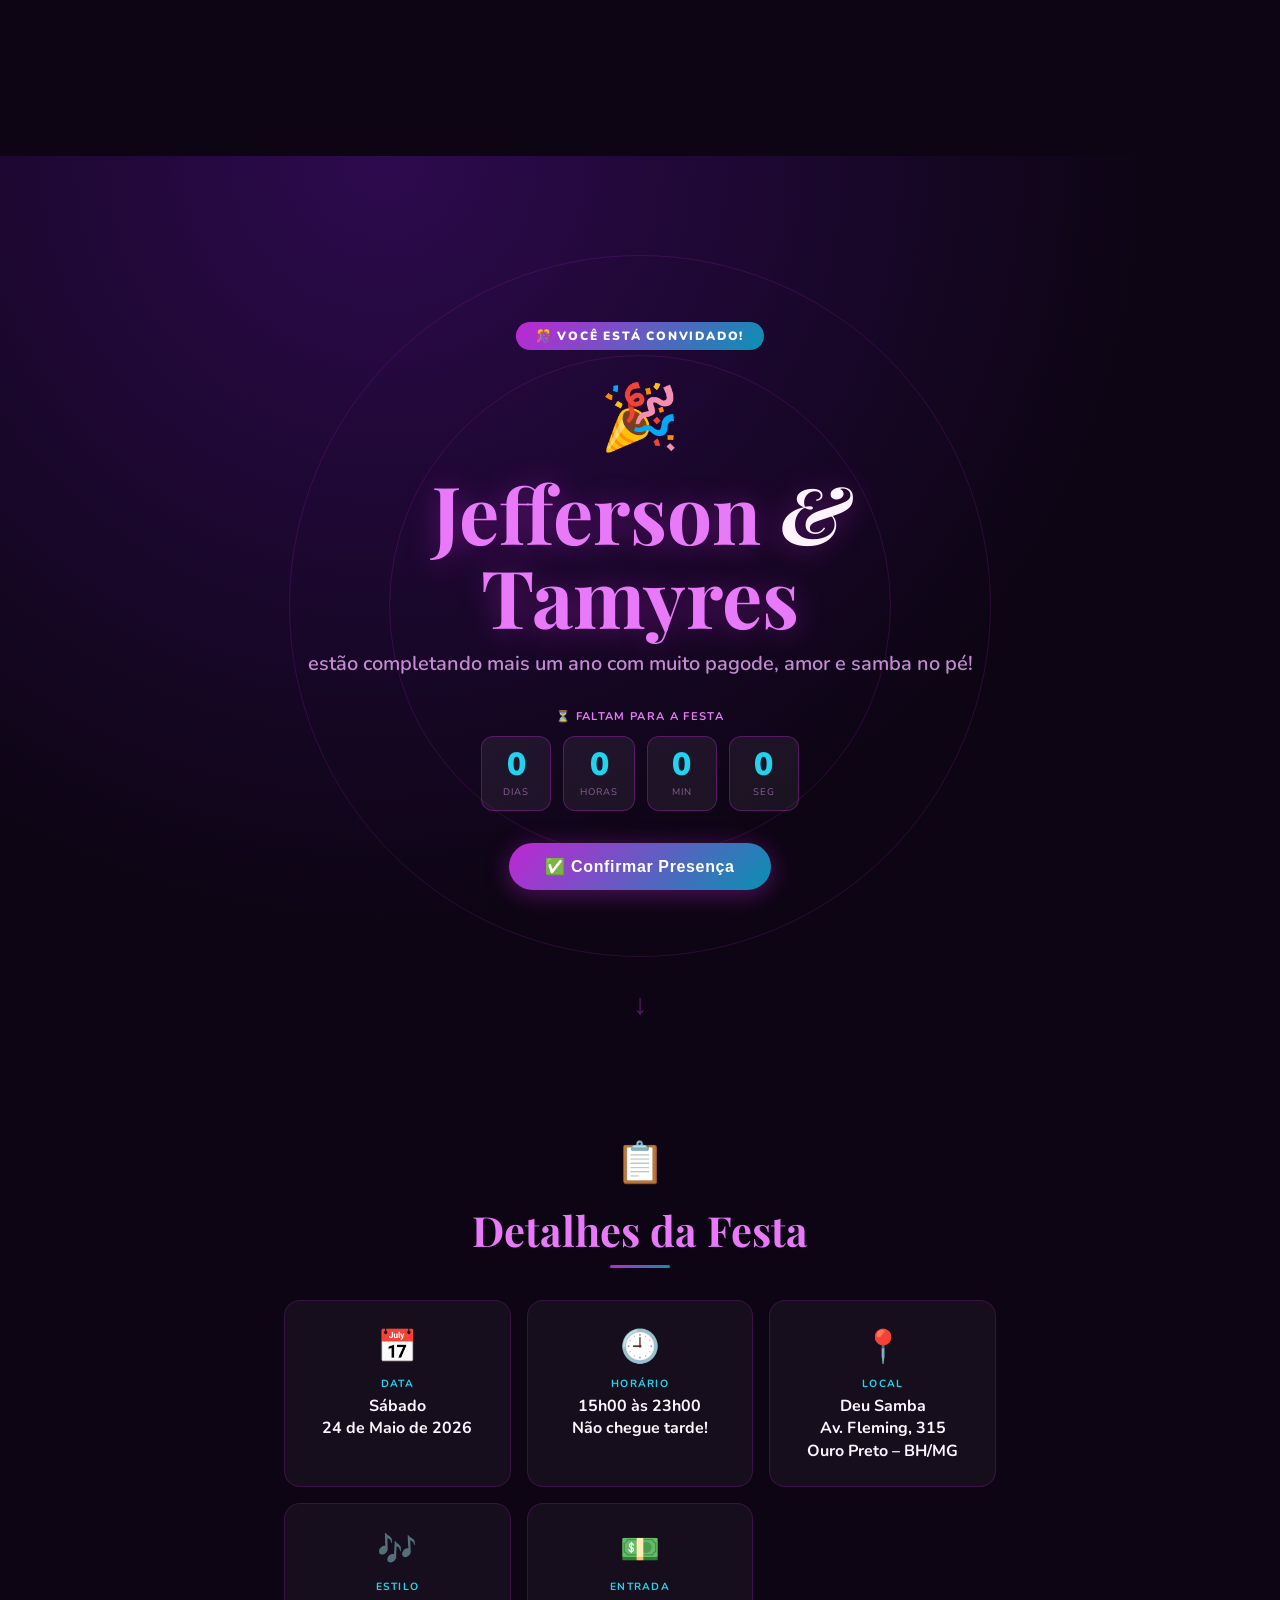
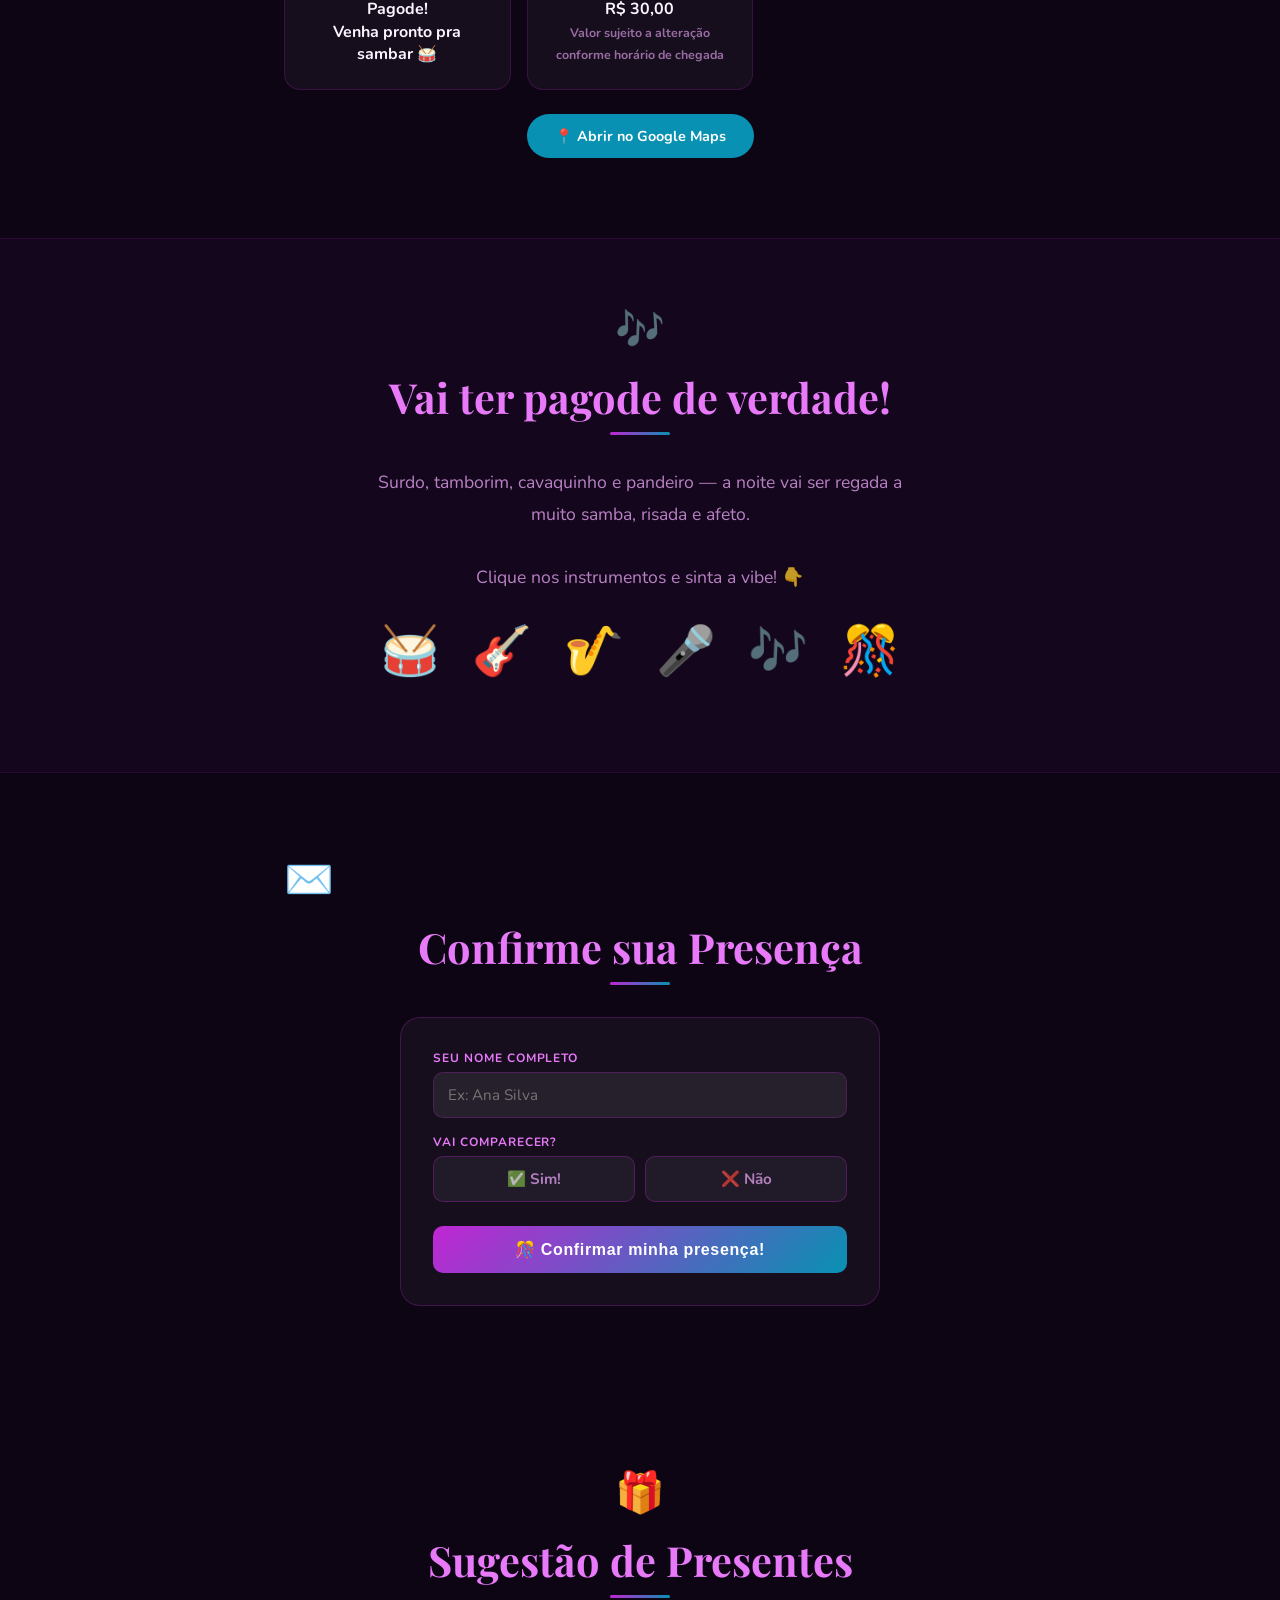
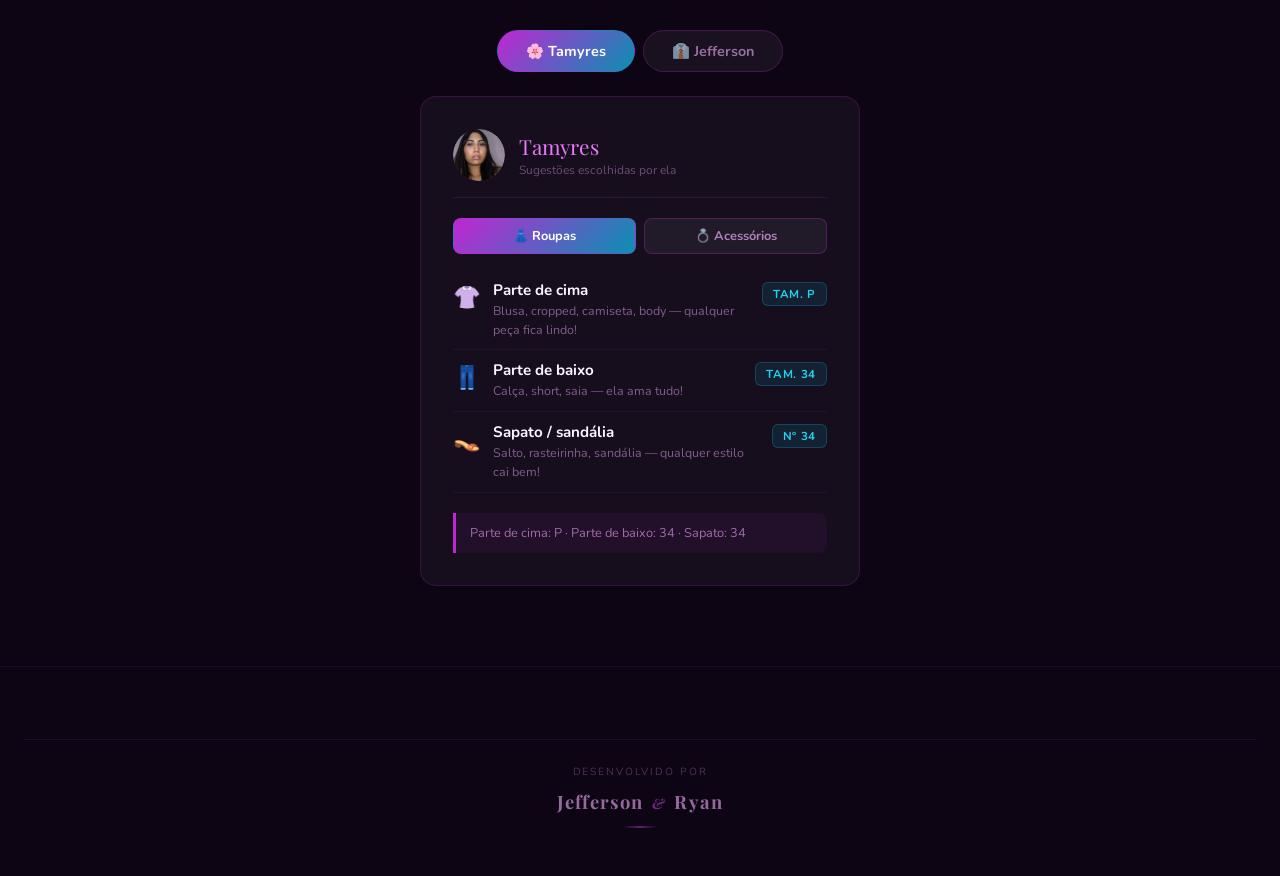
==== commit 1dd244c8: "Add files via upload" ====
--- a/templates/convite.html
+++ b/templates/convite.html
@@ -6,11 +6,16 @@
 <title>🎉 Aniversário Jefferson & Tamyres</title>
 <link href="https://fonts.googleapis.com/css2?family=Playfair+Display:ital,wght@0,700;1,400&family=Nunito:wght@400;600;700;900&display=swap" rel="stylesheet">
 <link rel="stylesheet" href="/static/style.css">
-
 </head>
 <body>
 
 <canvas id="confetti-canvas"></canvas>
+
+<!-- SHOW STAGE CANVAS -->
+<canvas id="show-canvas"></canvas>
+<!-- FLOATING PARTICLES (injected by JS) -->
+<div id="particles"></div>
+
 
 <!-- HERO -->
 <div class="hero">
@@ -31,7 +36,7 @@
     <h1>Jefferson <em>&</em> Tamyres</h1>
     <p class="subtitle">estão completando mais um ano com muito pagode, amor e samba no pé!</p>
 
-    <div class="countdown-wrap">
+    <div class="countdown-wrap reveal">
       <p class="countdown-label">⏳ Faltam para a festa</p>
       <div class="countdown">
         <div class="count-box"><span class="count-num" id="c-dias">--</span><span class="count-unit">dias</span></div>
@@ -50,12 +55,13 @@
 </div>
 
 <!-- INFO -->
-<section id="info" style="text-align:center;">
-  <span class="section-icon">📋</span>
+<div class="section-divider reveal"></div>
+<section id="info" class="reveal" style="text-align:center;">
+  <span class="section-icon reveal">📋</span>
   <h2 class="section-title">Detalhes da Festa</h2>
   <div class="section-line"></div>
 
-  <div class="info-grid">
+  <div class="info-grid stagger">
     <div class="info-card">
       <span class="info-card-icon">📅</span>
       <p class="info-card-label">Data</p>
@@ -88,18 +94,19 @@
   </a>
 </section>
 
+<div class="section-divider reveal"></div>
 <!-- VIBE -->
-<div class="vibe-section">
+<div class="vibe-section reveal">
   <span class="section-icon" style="display:block;text-align:center;">🎶</span>
   <h2 class="section-title" style="text-align:center;">Vai ter pagode de verdade!</h2>
   <div class="section-line"></div>
 
-  <p class="vibe-text">
+  <p class="vibe-text reveal">
     Surdo, tamborim, cavaquinho e pandeiro — a noite vai ser regada a muito samba, risada e afeto.<br><br>
     Clique nos instrumentos e sinta a vibe! 👇
   </p>
 
-  <div class="instruments">
+  <div class="instruments reveal">
     <span class="inst" title="Pandeiro" onclick="triggerShake(this); playSound('pandeiro')">🥁</span>
     <span class="inst" title="Violão" onclick="triggerShake(this); playSound('violao')">🎸</span>
     <span class="inst" title="Saxofone" onclick="triggerShake(this); playSound('saxofone')">🎷</span>
@@ -109,13 +116,14 @@
   </div>
 </div>
 
+<div class="section-divider reveal"></div>
 <!-- RSVP -->
-<section id="rsvp" class="rsvp-section">
-  <span class="section-icon">✉️</span>
+<section id="rsvp" class="reveal" class="rsvp-section">
+  <span class="section-icon reveal">✉️</span>
   <h2 class="section-title">Confirme sua Presença</h2>
   <div class="section-line"></div>
 
-  <div class="rsvp-form" id="rsvp-form-wrap">
+  <div class="rsvp-form reveal" id="rsvp-form-wrap">
     <div class="form-group">
       <label>Seu nome completo</label>
       <input type="text" id="guest-name" placeholder="Ex: Ana Silva" />
@@ -127,7 +135,7 @@
         <button id="btn-nao" onclick="selectPresenca('nao')" style="flex:1;padding:12px;border-radius:10px;font-family:Nunito,sans-serif;font-weight:700;font-size:0.95rem;cursor:pointer;border:1px solid rgba(192,38,211,0.3);background:rgba(255,255,255,0.05);color:rgba(240,171,252,0.7);transition:all 0.2s;">❌ Não</button>
       </div>
     </div>
-    <button class="rsvp-btn" onclick="submitRSVP()">🎊 Confirmar minha presença!</button>
+    <button id="presenca" class="rsvp-btn" onclick="submitRSVP()">🎊 Confirmar minha presença!</button>
   </div>
 
   <div class="rsvp-success" id="rsvp-success">
@@ -142,20 +150,21 @@
   </div>
 </section>
 
+<div class="section-divider reveal"></div>
 <!-- PRESENTES -->
-<section id="presentes" class="gifts-section">
-  <span class="section-icon">🎁</span>
+<section id="presentes" class="reveal gifts-section">
+  <span class="section-icon reveal">🎁</span>
   <h2 class="section-title">Sugestão de Presentes</h2>
   <div class="section-line"></div>
 
-  <div class="gift-tabs">
+  <div class="gift-tabs reveal">
     <button class="gift-tab active" onclick="showGift('tamyres', this)">🌸 Tamyres</button>
     <button class="gift-tab" onclick="showGift('jefferson', this)">👔 Jefferson</button>
   </div>
 
   <!-- Tamyres -->
   <div class="gift-panel active" id="gift-tamyres">
-    <div class="gift-card">
+    <div class="gift-card reveal">
       <div class="gift-person">
         <div class="gift-avatar tam" style="padding:0;overflow:hidden;"><img src="[data-uri]" style="width:100%;height:100%;object-fit:cover;border-radius:50%;" alt="Tamyres"/></div>
         <div>
@@ -184,11 +193,12 @@
           </div>
           <span class="gift-badge">Tam. 34</span>
         </div>
-        <div class="gift-item">
-          <span class="gift-item-icon">👠</span>
-          <div class="gift-item-info">
-            <p class="gift-item-name">Sapato / sandalia</p>
-            <p class="gift-item-detail">Salto, rasteirinha, tênis — qualquer estilo cai bem!</p>
+
+        <div class="gift-item">
+          <span class="gift-item-icon">👡</span>
+          <div class="gift-item-info">
+            <p class="gift-item-name">Sapato / sandália</p>
+            <p class="gift-item-detail">Salto, rasteirinha, sandália — qualquer estilo cai bem!</p>
           </div>
           <span class="gift-badge">Nº 34</span>
         </div>
@@ -230,7 +240,7 @@
 
   <!-- Jefferson -->
   <div class="gift-panel" id="gift-jefferson">
-    <div class="gift-card">
+    <div class="gift-card reveal">
       <div class="gift-person">
         <div class="gift-avatar jeff" style="padding:0;overflow:hidden;"><img src="[data-uri]" style="width:100%;height:100%;object-fit:cover;border-radius:50%;" alt="Jefferson"/></div>
         <div>
@@ -286,7 +296,13 @@
 
 <!-- FOOTER -->
 <footer>
-  Feito com <span>♥</span> para Jefferson & Tamyres · 24 de Maio de 2026
+  <div style="margin-top:1.5rem;padding-top:1.5rem;border-top:1px solid rgba(217,70,239,0.1);">
+    <p style="font-size:0.65rem;letter-spacing:0.18em;text-transform:uppercase;color:rgba(240,171,252,0.28);margin-bottom:0.6rem;">Desenvolvido por</p>
+    <p style="font-family:'Playfair Display',serif;font-size:1.15rem;font-weight:700;color:rgba(240,171,252,0.6);letter-spacing:0.06em;">
+      Jefferson <span style="color:rgba(217,70,239,0.5);font-style:italic;font-size:0.9rem;margin:0 4px;">&amp;</span> Ryan
+    </p>
+    <div style="width:36px;height:1.5px;background:linear-gradient(90deg,transparent,rgba(217,70,239,0.4),transparent);margin:0.8rem auto 0;border-radius:999px;"></div>
+  </div>
 </footer>
 
 <script src="/static/script.js"></script>
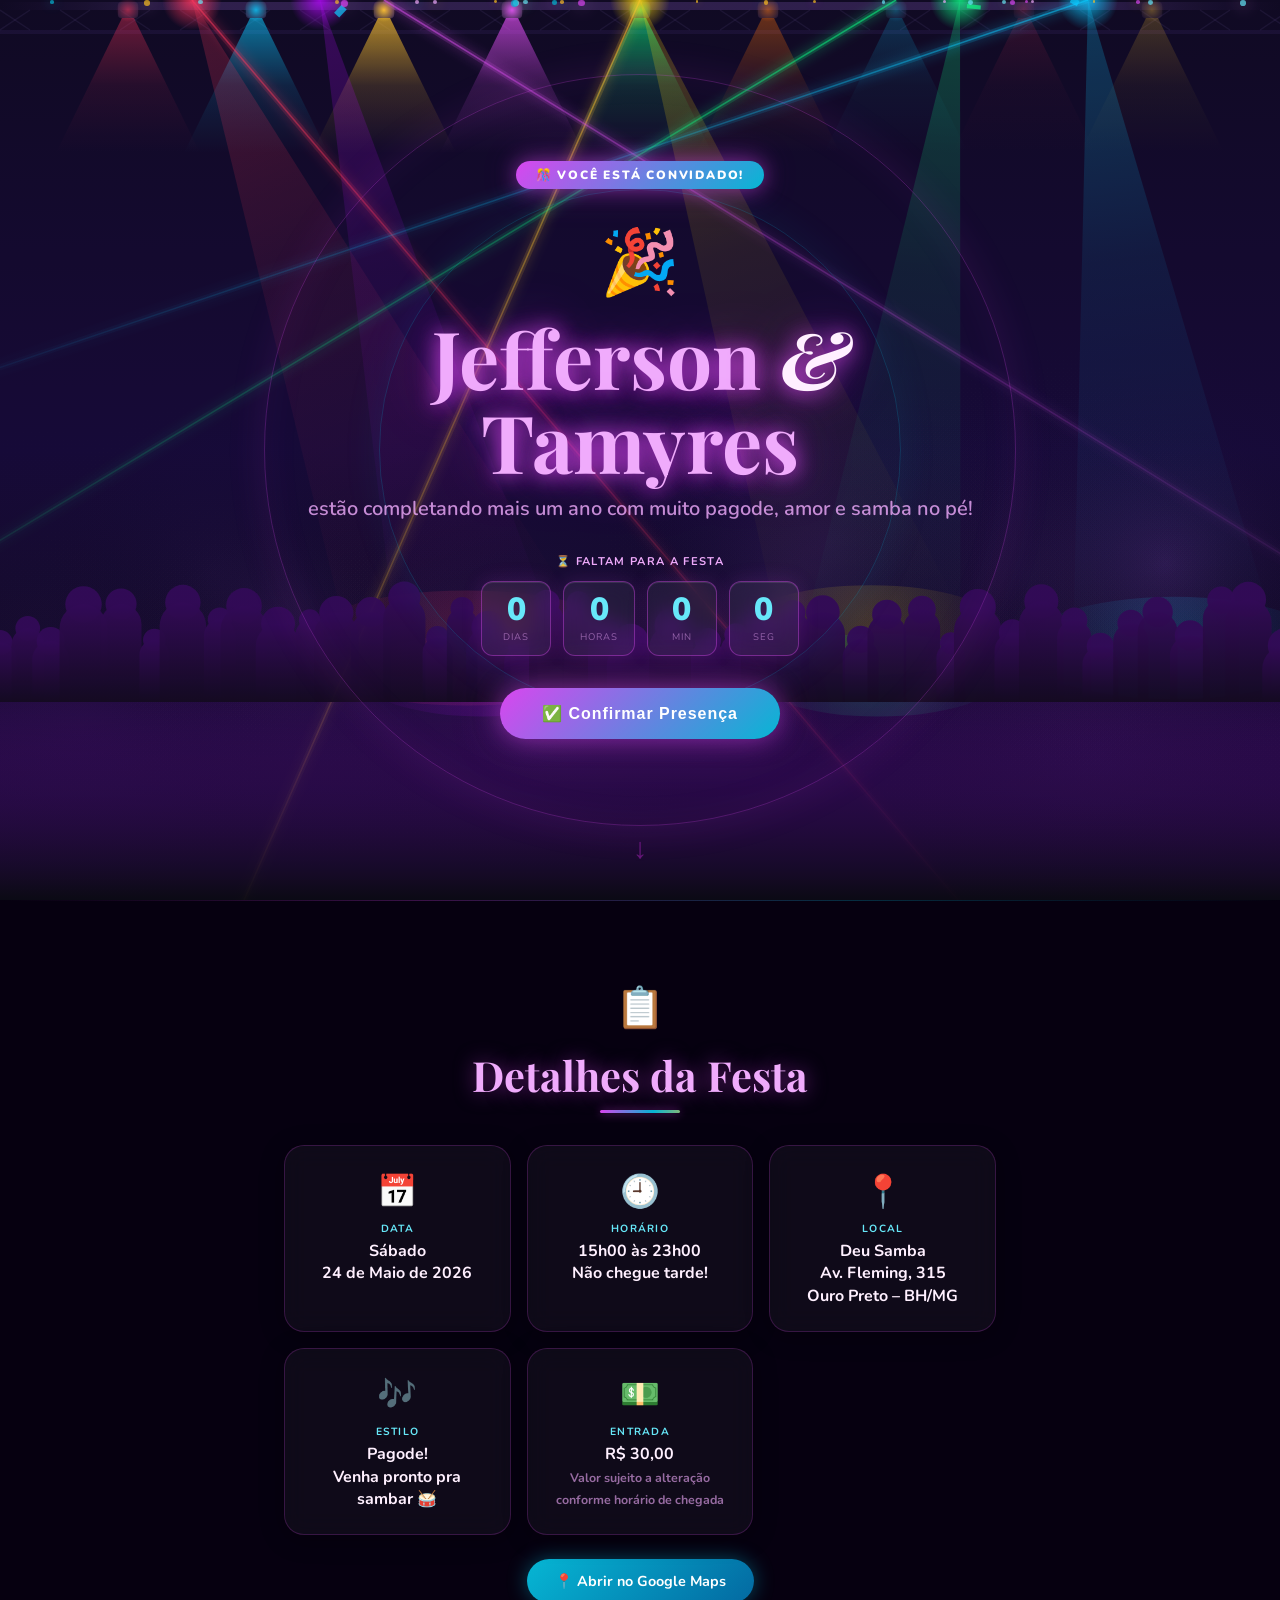
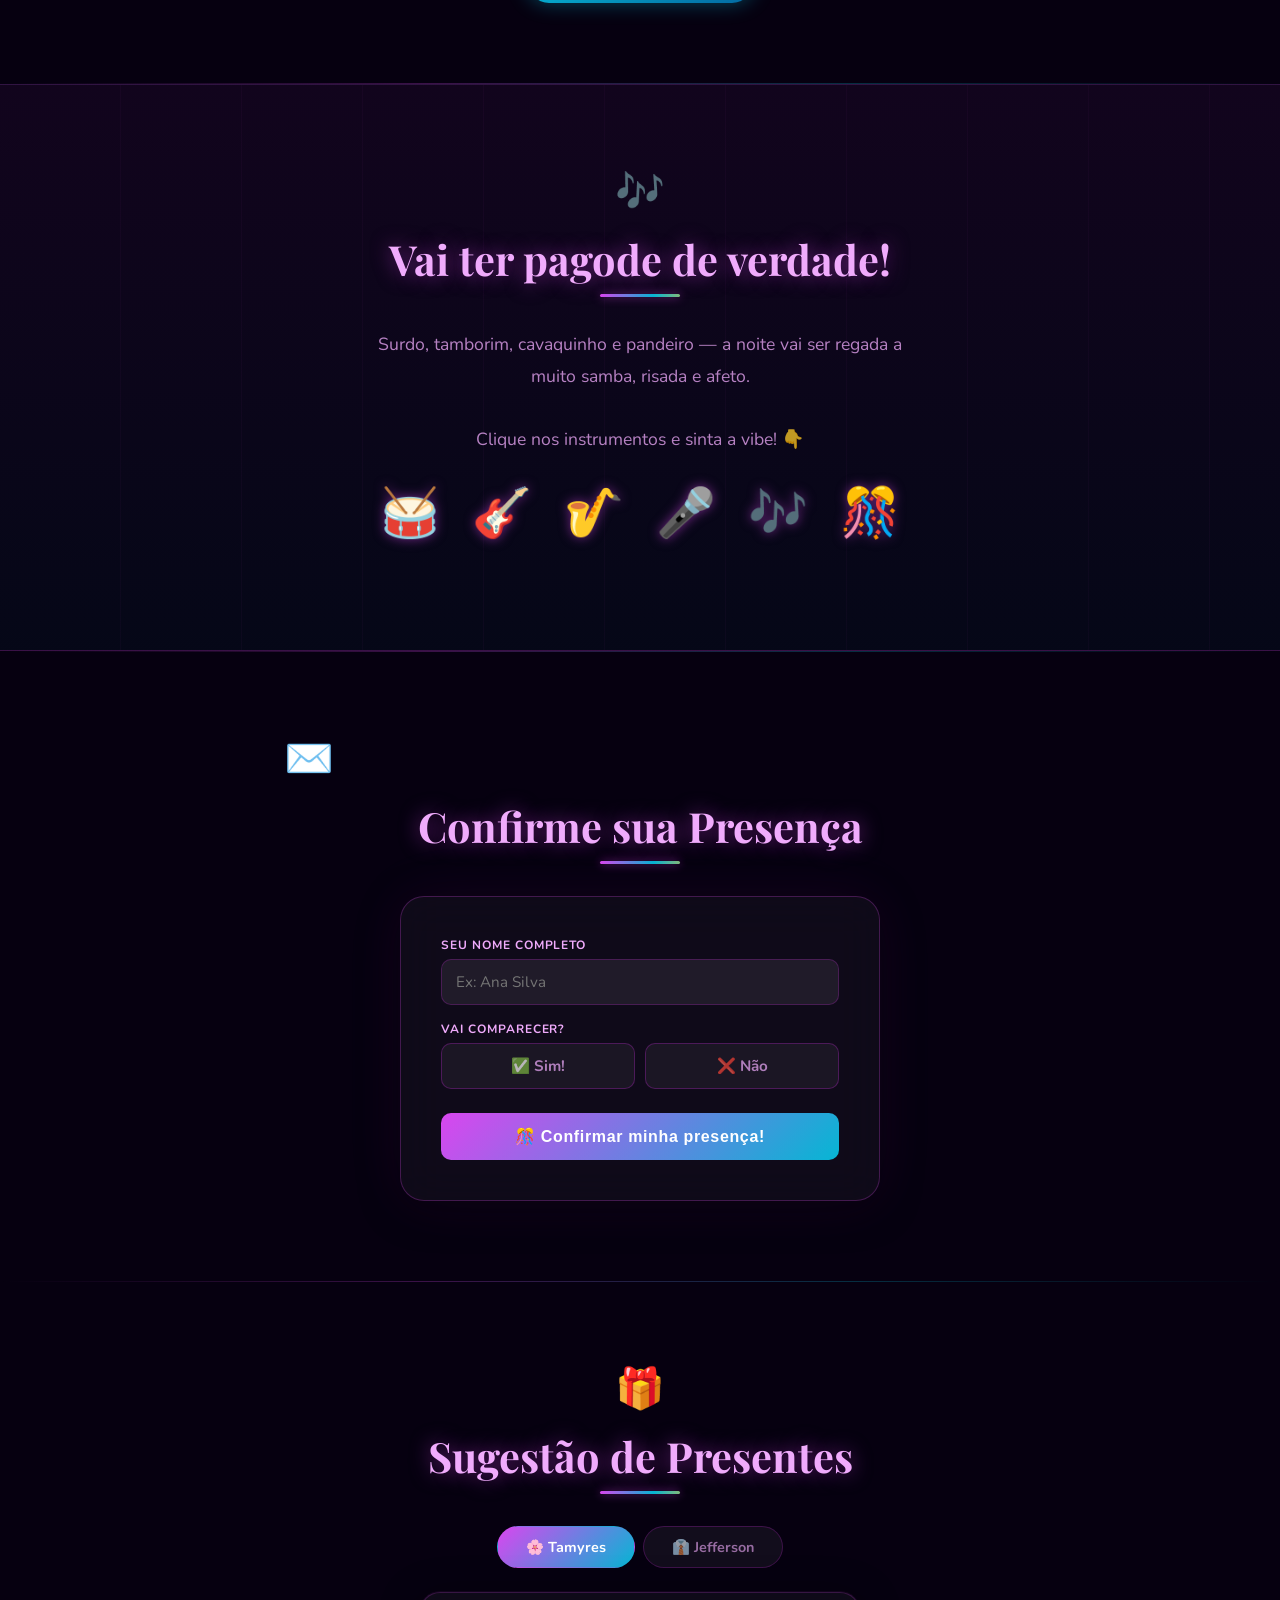
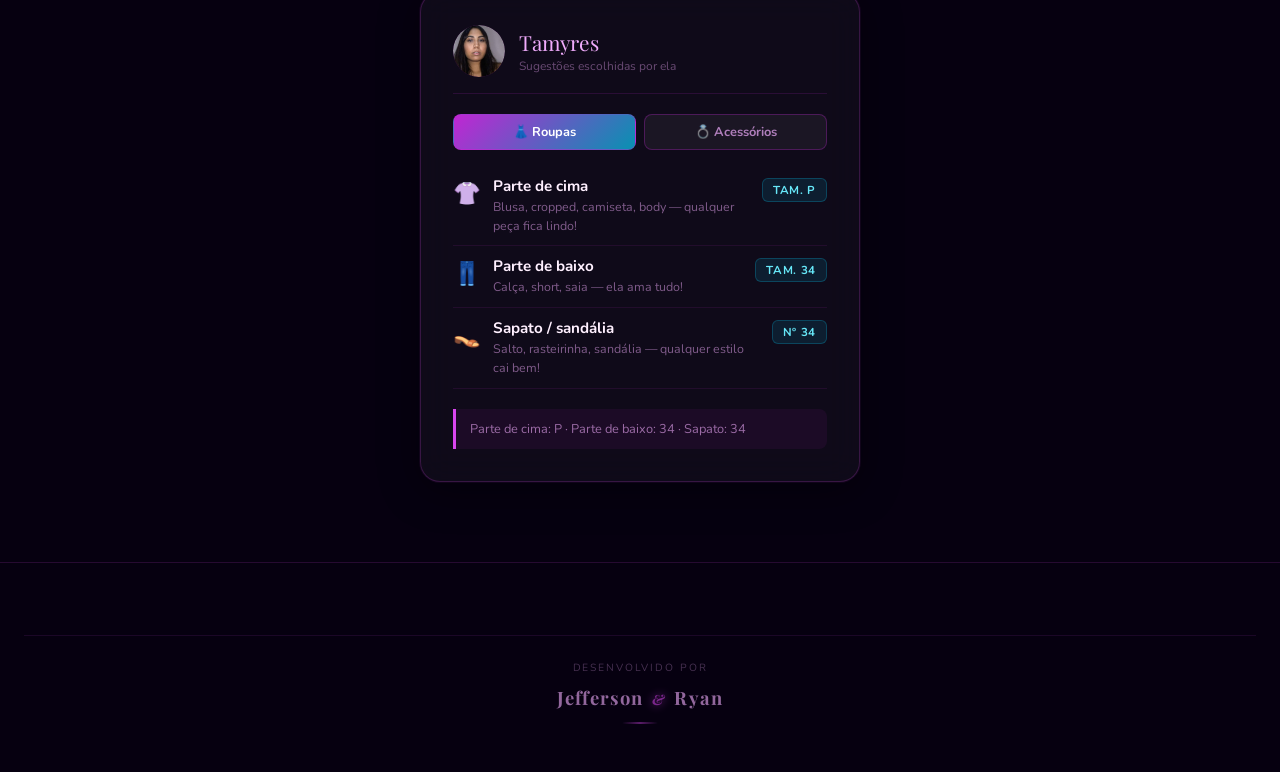
==== commit 688e651e: "Add files via upload" ====
--- a/templates/convite.html
+++ b/templates/convite.html
@@ -142,6 +142,33 @@
     <span class="big-emoji" id="success-emoji">🎉</span>
     <h3 id="success-title">Arrasou!</h3>
     <p id="success-msg">Te esperamos na pista!</p>
+    <div style="display:flex;gap:12px;justify-content:center;flex-wrap:wrap;margin-bottom:2.5rem;">
+
+    <a href="https://events.vipme.com.br/2470174/497634?id_promoter=7735" target="_blank"
+      style="display:inline-flex;align-items:center;gap:10px;
+             background:linear-gradient(135deg,#0891B2,#0369A1);
+             color:#fff;font-family:Nunito,sans-serif;font-weight:800;
+             font-size:0.9rem;padding:14px 26px;border-radius:14px;
+             text-decoration:none;letter-spacing:0.03em;
+             box-shadow:0 0 24px rgba(8,145,178,0.4);
+             transition:transform 0.2s,box-shadow 0.2s;">
+      <span style="font-size:1.3rem;">👔</span>
+      <span>Lista dos Homens<br><span style="font-size:0.7rem;opacity:0.8;font-weight:600;">Jefferson</span></span>
+    </a>
+
+    <a href="https://events.vipme.com.br/2470174/497633?id_promoter=7735" target="_blank"
+      style="display:inline-flex;align-items:center;gap:10px;
+             background:linear-gradient(135deg,#C026D3,#9333EA);
+             color:#fff;font-family:Nunito,sans-serif;font-weight:800;
+             font-size:0.9rem;padding:14px 26px;border-radius:14px;
+             text-decoration:none;letter-spacing:0.03em;
+             box-shadow:0 0 24px rgba(192,38,211,0.4);
+             transition:transform 0.2s,box-shadow 0.2s;">
+      <span style="font-size:1.3rem;">👗</span>
+      <span>Lista das Mulheres<br><span style="font-size:0.7rem;opacity:0.8;font-weight:600;">Tamyres</span></span>
+    </a>
+
+  </div>
   </div>
 
   <div class="guest-list" id="guest-list" style="display:none;">
--- a/static/style.css
+++ b/static/style.css
@@ -1,17 +1,63 @@
-
-  :root {
-    --primary: #C026D3;
-    --primary-light: #E879F9;
-    --primary-pale: #FAE8FF;
-    --secondary: #0891B2;
-    --secondary-light: #22D3EE;
-    --accent: #F0ABFC;
-    --cream: #FDF4FF;
-    --dark: #0D0514;
-    --dark2: #1A0A2E;
+:root {
+    --primary: #D946EF;
+    --primary-light: #F0ABFC;
+    --secondary: #06B6D4;
+    --secondary-light: #67E8F9;
+    --gold: #FBBF24;
+    --gold-light: #FDE68A;
+    --cream: #FFF0FF;
+    --dark: #060010;
+    --dark2: #12003A;
+    --stage-red: #FF2D55;
+    --stage-blue: #00C8FF;
+    --stage-gold: #FFD700;
   }
 
   * { margin: 0; padding: 0; box-sizing: border-box; }
+
+  /* ---- SCROLL REVEAL (suave) ---- */
+  .reveal {
+    opacity: 0;
+    transform: translateY(36px);
+    transition: opacity 1s cubic-bezier(0.16,1,0.3,1), transform 1s cubic-bezier(0.16,1,0.3,1);
+  }
+  .reveal.visible { opacity: 1; transform: translateY(0); }
+
+  .reveal-left {
+    opacity: 0; transform: translateX(-40px);
+    transition: opacity 1s cubic-bezier(0.16,1,0.3,1), transform 1s cubic-bezier(0.16,1,0.3,1);
+  }
+  .reveal-left.visible { opacity: 1; transform: translateX(0); }
+
+  .reveal-right {
+    opacity: 0; transform: translateX(40px);
+    transition: opacity 1s cubic-bezier(0.16,1,0.3,1), transform 1s cubic-bezier(0.16,1,0.3,1);
+  }
+  .reveal-right.visible { opacity: 1; transform: translateX(0); }
+
+  /* Stagger children */
+  .stagger > * {
+    opacity: 0; transform: translateY(24px);
+    transition: opacity 0.8s cubic-bezier(0.16,1,0.3,1), transform 0.8s cubic-bezier(0.16,1,0.3,1);
+  }
+  .stagger.visible > *:nth-child(1) { opacity:1; transform:none; transition-delay:0.05s; }
+  .stagger.visible > *:nth-child(2) { opacity:1; transform:none; transition-delay:0.15s; }
+  .stagger.visible > *:nth-child(3) { opacity:1; transform:none; transition-delay:0.25s; }
+  .stagger.visible > *:nth-child(4) { opacity:1; transform:none; transition-delay:0.35s; }
+  .stagger.visible > *:nth-child(5) { opacity:1; transform:none; transition-delay:0.45s; }
+
+  /* Section divider glow line */
+  .section-divider {
+    width: 100%; height: 1px;
+    background: linear-gradient(90deg, transparent, rgba(217,70,239,0.25), rgba(6,182,212,0.25), transparent);
+    margin: 0;
+    opacity: 0;
+    transition: opacity 1.2s ease;
+  }
+  .section-divider.visible { opacity: 1; }
+
+  /* Smooth scroll behavior */
+  html { scroll-behavior: smooth; }
 
   body {
     background: var(--dark);
@@ -19,6 +65,28 @@
     color: var(--cream);
     overflow-x: hidden;
     cursor: default;
+  }
+
+  /* ---- SHOW CANVAS ---- */
+  #show-canvas {
+    position: fixed; inset: 0; z-index: 0;
+    width: 100%; height: 100%;
+    pointer-events: none;
+  }
+
+  /* Floating particles */
+  .particle {
+    position: fixed;
+    border-radius: 50%;
+    pointer-events: none;
+    z-index: 1;
+    animation: particle-float linear infinite;
+  }
+  @keyframes particle-float {
+    0%   { transform: translateY(100vh) scale(0); opacity: 0; }
+    10%  { opacity: 1; transform: translateY(90vh) scale(1); }
+    90%  { opacity: 0.7; }
+    100% { transform: translateY(-10vh) scale(0.5); opacity: 0; }
   }
 
   /* ---- CONFETTI CANVAS ---- */
@@ -37,60 +105,66 @@
     text-align: center;
     padding: 2rem;
     overflow: hidden;
+    z-index: 2;
   }
 
   .hero-bg {
     position: absolute; inset: 0;
-    background: radial-gradient(ellipse at 30% 0%, #2D0A4E 0%, #0D0514 60%);
+    background: transparent;
     z-index: 0;
   }
 
-  /* Decorative circles */
+  /* Glowing rings */
   .hero-bg::before, .hero-bg::after {
     content: '';
     position: absolute;
     border-radius: 50%;
-    border: 1px solid rgba(192,38,211,0.18);
+    border: 1.5px solid rgba(217,70,239,0.25);
     animation: pulse-ring 4s ease-in-out infinite;
+    box-shadow: 0 0 40px rgba(217,70,239,0.1), inset 0 0 40px rgba(217,70,239,0.05);
   }
   .hero-bg::before {
-    width: 700px; height: 700px;
+    width: 750px; height: 750px;
     top: 50%; left: 50%;
     transform: translate(-50%, -50%);
   }
   .hero-bg::after {
-    width: 500px; height: 500px;
+    width: 520px; height: 520px;
     top: 50%; left: 50%;
     transform: translate(-50%, -50%);
     animation-delay: 2s;
+    border-color: rgba(6,182,212,0.2);
+    box-shadow: 0 0 40px rgba(6,182,212,0.08);
   }
 
   @keyframes pulse-ring {
-    0%, 100% { opacity: 0.2; transform: translate(-50%, -50%) scale(1); }
-    50% { opacity: 0.5; transform: translate(-50%, -50%) scale(1.04); }
+    0%, 100% { opacity: 0.3; transform: translate(-50%, -50%) scale(1); }
+    50% { opacity: 0.7; transform: translate(-50%, -50%) scale(1.05); }
   }
 
   /* Floating notes */
   .note {
     position: absolute;
-    font-size: 1.8rem;
+    font-size: 2.2rem;
     opacity: 0;
-    animation: float-note 6s ease-in-out infinite;
+    animation: float-note 7s ease-in-out infinite;
     user-select: none;
-  }
-  .note:nth-child(1)  { left: 8%;  top: 20%; animation-delay: 0s; }
-  .note:nth-child(2)  { left: 88%; top: 15%; animation-delay: 1s; }
-  .note:nth-child(3)  { left: 5%;  top: 70%; animation-delay: 2s; }
-  .note:nth-child(4)  { left: 90%; top: 65%; animation-delay: 3s; }
-  .note:nth-child(5)  { left: 50%; top: 8%;  animation-delay: 1.5s; }
-  .note:nth-child(6)  { left: 20%; top: 85%; animation-delay: 2.5s; }
-  .note:nth-child(7)  { left: 75%; top: 85%; animation-delay: 0.5s; }
+    filter: drop-shadow(0 0 8px rgba(217,70,239,0.8));
+  }
+  .note:nth-child(1)  { left: 6%;  top: 18%; animation-delay: 0s;   font-size:2.5rem; }
+  .note:nth-child(2)  { left: 87%; top: 12%; animation-delay: 1s;   font-size:1.8rem; }
+  .note:nth-child(3)  { left: 4%;  top: 65%; animation-delay: 2s;   font-size:2rem; filter: drop-shadow(0 0 8px rgba(6,182,212,0.9)); }
+  .note:nth-child(4)  { left: 91%; top: 60%; animation-delay: 3s;   font-size:2.4rem; filter: drop-shadow(0 0 8px rgba(251,191,36,0.9)); }
+  .note:nth-child(5)  { left: 48%; top: 6%;  animation-delay: 1.5s; font-size:1.6rem; }
+  .note:nth-child(6)  { left: 18%; top: 82%; animation-delay: 2.5s; font-size:2rem; filter: drop-shadow(0 0 8px rgba(6,182,212,0.8)); }
+  .note:nth-child(7)  { left: 76%; top: 82%; animation-delay: 0.5s; font-size:2.2rem; }
 
   @keyframes float-note {
-    0%   { opacity: 0; transform: translateY(0) rotate(0deg); }
-    20%  { opacity: 0.6; }
-    80%  { opacity: 0.6; }
-    100% { opacity: 0; transform: translateY(-60px) rotate(20deg); }
+    0%   { opacity: 0; transform: translateY(0) rotate(0deg) scale(0.8); }
+    15%  { opacity: 0.9; transform: translateY(-10px) rotate(5deg) scale(1.1); }
+    50%  { opacity: 0.7; transform: translateY(-35px) rotate(-5deg) scale(1); }
+    85%  { opacity: 0.5; }
+    100% { opacity: 0; transform: translateY(-70px) rotate(15deg) scale(0.8); }
   }
 
   .hero-content { position: relative; z-index: 1; max-width: 700px; }
@@ -107,6 +181,22 @@
     border-radius: 999px;
     margin-bottom: 1.5rem;
     animation: fadeDown 0.8s ease both;
+    box-shadow: 0 0 20px rgba(217,70,239,0.5), 0 0 40px rgba(217,70,239,0.2);
+    position: relative;
+    overflow: hidden;
+    z-index: 2;
+  }
+  .tag::after {
+    content: '';
+    position: absolute;
+    top: 0; left: -100%;
+    width: 60%; height: 100%;
+    background: linear-gradient(90deg, transparent, rgba(255,255,255,0.4), transparent);
+    animation: shimmer 2.5s ease-in-out infinite;
+  }
+  @keyframes shimmer {
+    0% { left: -100%; }
+    100% { left: 200%; }
   }
 
   .hero-emoji {
@@ -126,9 +216,13 @@
     font-size: clamp(2.5rem, 8vw, 5rem);
     line-height: 1.05;
     color: var(--primary-light);
-    text-shadow: 0 2px 30px rgba(192,38,211,0.45);
-    animation: fadeDown 0.9s ease 0.3s both;
+    text-shadow: 0 0 20px rgba(217,70,239,0.8), 0 0 60px rgba(217,70,239,0.4), 0 2px 30px rgba(217,70,239,0.5);
+    animation: fadeDown 0.9s ease 0.3s both, title-glow 3s ease-in-out infinite;
     margin-bottom: 0.25rem;
+  }
+  @keyframes title-glow {
+    0%,100% { text-shadow: 0 0 20px rgba(217,70,239,0.8), 0 0 60px rgba(217,70,239,0.3); }
+    50% { text-shadow: 0 0 30px rgba(217,70,239,1), 0 0 80px rgba(217,70,239,0.6), 0 0 120px rgba(6,182,212,0.3); }
   }
 
   h1 em {
@@ -170,11 +264,18 @@
 
   .count-box {
     background: rgba(255,255,255,0.06);
-    border: 1px solid rgba(192,38,211,0.35);
+    border: 1px solid rgba(217,70,239,0.4);
     border-radius: 12px;
     padding: 12px 16px;
     min-width: 70px;
     text-align: center;
+    box-shadow: 0 0 20px rgba(217,70,239,0.15), inset 0 1px 0 rgba(255,255,255,0.1);
+    backdrop-filter: blur(10px);
+    transition: box-shadow 0.3s, transform 0.3s;
+  }
+  .count-box:hover {
+    box-shadow: 0 0 30px rgba(217,70,239,0.35);
+    transform: translateY(-2px);
   }
 
   .count-num {
@@ -200,19 +301,32 @@
     color: #fff;
     font-weight: 900;
     font-size: 1rem;
-    padding: 14px 36px;
+    padding: 16px 42px;
     border-radius: 999px;
     text-decoration: none;
-    letter-spacing: 0.04em;
-    transition: transform 0.2s, box-shadow 0.2s;
-    box-shadow: 0 4px 24px rgba(192,38,211,0.4);
-    animation: fadeUp 1s ease 0.9s both;
+    letter-spacing: 0.06em;
+    transition: transform 0.25s cubic-bezier(0.34,1.56,0.64,1), box-shadow 0.25s;
+    box-shadow: 0 0 25px rgba(217,70,239,0.5), 0 0 60px rgba(217,70,239,0.2);
+    animation: fadeUp 1s ease 0.9s both, cta-pulse 2.5s ease-in-out 2s infinite;
     cursor: pointer;
     border: none;
+    position: relative; overflow: hidden;
+  }
+  .hero-cta::after {
+    content: '';
+    position: absolute;
+    top: 0; left: -100%;
+    width: 60%; height: 100%;
+    background: linear-gradient(90deg, transparent, rgba(255,255,255,0.3), transparent);
+    animation: shimmer 2s ease-in-out infinite;
   }
   .hero-cta:hover {
-    transform: translateY(-3px) scale(1.03);
-    box-shadow: 0 8px 32px rgba(192,38,211,0.6);
+    transform: translateY(-4px) scale(1.05);
+    box-shadow: 0 0 40px rgba(217,70,239,0.8), 0 0 80px rgba(217,70,239,0.3);
+  }
+  @keyframes cta-pulse {
+    0%,100% { box-shadow: 0 0 25px rgba(217,70,239,0.5), 0 0 60px rgba(217,70,239,0.2); }
+    50% { box-shadow: 0 0 40px rgba(217,70,239,0.8), 0 0 80px rgba(217,70,239,0.35), 0 0 120px rgba(6,182,212,0.15); }
   }
 
   @keyframes fadeUp {
@@ -238,6 +352,8 @@
     padding: 5rem 1.5rem;
     max-width: 760px;
     margin: 0 auto;
+    position: relative;
+    z-index: 2;
   }
 
   .section-icon { font-size: 2.5rem; margin-bottom: 0.75rem; display: block; }
@@ -248,13 +364,21 @@
     color: var(--primary-light);
     margin-bottom: 0.5rem;
     text-align: center;
+    text-shadow: 0 0 20px rgba(217,70,239,0.5);
   }
 
   .section-line {
-    width: 60px; height: 3px;
-    background: linear-gradient(90deg, var(--primary), var(--secondary));
+    width: 80px; height: 3px;
+    background: linear-gradient(90deg, var(--primary), var(--secondary), var(--gold), var(--primary));
+    background-size: 200% 100%;
     border-radius: 999px;
     margin: 0 auto 2rem;
+    animation: line-slide 3s linear infinite;
+    box-shadow: 0 0 10px rgba(217,70,239,0.6);
+  }
+  @keyframes line-slide {
+    0% { background-position: 0% 50%; }
+    100% { background-position: 200% 50%; }
   }
 
   /* ---- INFO CARDS ---- */
@@ -266,15 +390,28 @@
 
   .info-card {
     background: rgba(255,255,255,0.04);
-    border: 1px solid rgba(192,38,211,0.2);
-    border-radius: 16px;
+    border: 1px solid rgba(217,70,239,0.2);
+    border-radius: 20px;
     padding: 1.5rem;
     text-align: center;
-    transition: border-color 0.3s, transform 0.3s;
-  }
+    transition: border-color 0.4s, transform 0.4s, box-shadow 0.4s;
+    backdrop-filter: blur(12px);
+    box-shadow: 0 4px 24px rgba(0,0,0,0.3);
+    position: relative; overflow: hidden;
+  }
+  .info-card::before {
+    content: '';
+    position: absolute;
+    top: 0; left: -100%;
+    width: 50%; height: 100%;
+    background: linear-gradient(90deg, transparent, rgba(217,70,239,0.07), transparent);
+    transition: left 0.6s ease;
+  }
+  .info-card:hover::before { left: 200%; }
   .info-card:hover {
-    border-color: rgba(192,38,211,0.55);
-    transform: translateY(-4px);
+    border-color: rgba(217,70,239,0.6);
+    transform: translateY(-6px) scale(1.02);
+    box-shadow: 0 8px 40px rgba(217,70,239,0.25), 0 0 0 1px rgba(217,70,239,0.15);
   }
 
   .info-card-icon { font-size: 2rem; margin-bottom: 0.5rem; display: block; }
@@ -298,7 +435,7 @@
     display: inline-flex;
     align-items: center;
     gap: 8px;
-    background: var(--secondary);
+    background: linear-gradient(135deg, var(--secondary), #0369A1);
     color: #fff;
     font-weight: 700;
     font-size: 0.9rem;
@@ -306,17 +443,36 @@
     border-radius: 999px;
     text-decoration: none;
     margin-top: 1.5rem;
-    transition: background 0.2s, transform 0.2s;
-  }
-  .map-btn:hover { background: var(--secondary-light); color: var(--dark); transform: translateY(-2px); }
+    transition: transform 0.25s cubic-bezier(0.34,1.56,0.64,1), box-shadow 0.25s;
+    box-shadow: 0 0 20px rgba(6,182,212,0.4);
+  }
+  .map-btn:hover {
+    transform: translateY(-3px) scale(1.04);
+    box-shadow: 0 0 35px rgba(6,182,212,0.7);
+  }
 
   /* ---- PAGODE VIBE ---- */
   .vibe-section {
     text-align: center;
-    border-top: 1px solid rgba(192,38,211,0.12);
-    border-bottom: 1px solid rgba(192,38,211,0.12);
-    padding: 4rem 1.5rem;
-    background: rgba(192,38,211,0.04);
+    border-top: 1px solid rgba(217,70,239,0.2);
+    border-bottom: 1px solid rgba(217,70,239,0.2);
+    padding: 5rem 1.5rem;
+    background: linear-gradient(180deg, rgba(217,70,239,0.06) 0%, rgba(6,182,212,0.04) 100%);
+    position: relative;
+    overflow: hidden;
+  }
+  .vibe-section::before {
+    content: '';
+    position: absolute;
+    inset: 0;
+    background: repeating-linear-gradient(
+      90deg,
+      transparent,
+      transparent 120px,
+      rgba(217,70,239,0.03) 120px,
+      rgba(217,70,239,0.03) 121px
+    );
+    pointer-events: none;
   }
 
   .instruments {
@@ -330,16 +486,23 @@
   .inst {
     font-size: 3rem;
     cursor: pointer;
-    transition: transform 0.15s;
+    transition: transform 0.2s cubic-bezier(0.34,1.56,0.64,1), filter 0.2s;
     user-select: none;
-  }
-  .inst:hover { transform: scale(1.3) rotate(-5deg); }
-  .inst.shake { animation: shake 0.4s ease; }
-
+    filter: drop-shadow(0 0 6px rgba(217,70,239,0.5));
+    display: inline-block;
+  }
+  .inst:hover {
+    transform: scale(1.4) rotate(-8deg);
+    filter: drop-shadow(0 0 16px rgba(217,70,239,1)) drop-shadow(0 0 30px rgba(6,182,212,0.6));
+  }
+  .inst.shake { animation: shake 0.45s cubic-bezier(0.36,0.07,0.19,0.97); }
   @keyframes shake {
-    0%, 100% { transform: scale(1.3) rotate(0deg); }
-    25% { transform: scale(1.4) rotate(-10deg); }
-    75% { transform: scale(1.4) rotate(10deg); }
+    0%   { transform: scale(1.4) rotate(0deg); }
+    20%  { transform: scale(1.5) rotate(-14deg); }
+    40%  { transform: scale(1.5) rotate(12deg); }
+    60%  { transform: scale(1.4) rotate(-8deg); }
+    80%  { transform: scale(1.4) rotate(6deg); }
+    100% { transform: scale(1.3) rotate(0deg); }
   }
 
   .vibe-text {
@@ -355,11 +518,13 @@
 
   .rsvp-form {
     background: rgba(255,255,255,0.04);
-    border: 1px solid rgba(192,38,211,0.25);
-    border-radius: 20px;
-    padding: 2rem;
+    border: 1px solid rgba(217,70,239,0.25);
+    border-radius: 24px;
+    padding: 2.5rem;
     max-width: 480px;
     margin: 0 auto;
+    backdrop-filter: blur(20px);
+    box-shadow: 0 8px 40px rgba(0,0,0,0.4), 0 0 60px rgba(217,70,239,0.08);
   }
 
   .form-group { margin-bottom: 1rem; text-align: left; }
@@ -461,11 +626,13 @@
   footer {
     text-align: center;
     padding: 3rem 1.5rem;
-    border-top: 1px solid rgba(192,38,211,0.12);
-    color: rgba(240,171,252,0.35);
+    border-top: 1px solid rgba(217,70,239,0.15);
+    color: rgba(240,171,252,0.4);
     font-size: 0.8rem;
-  }
-  footer span { color: var(--primary-light); }
+    position: relative;
+    z-index: 2;
+  }
+  footer span { color: var(--primary-light); text-shadow: 0 0 10px rgba(217,70,239,0.6); }
 
   /* ---- GIFTS ---- */
   .gifts-section { text-align: center; }
@@ -488,12 +655,19 @@
   .gift-panel.active { display: block; }
   .gift-card {
     background: rgba(255,255,255,0.04);
-    border: 1px solid rgba(192,38,211,0.2);
-    border-radius: 16px;
+    border: 1px solid rgba(217,70,239,0.2);
+    border-radius: 20px;
     padding: 2rem;
     max-width: 440px;
     margin: 0 auto;
     text-align: left;
+    backdrop-filter: blur(16px);
+    box-shadow: 0 8px 40px rgba(0,0,0,0.4), 0 0 0 1px rgba(217,70,239,0.08);
+    transition: box-shadow 0.4s, transform 0.4s;
+  }
+  .gift-card:hover {
+    box-shadow: 0 12px 60px rgba(0,0,0,0.5), 0 0 30px rgba(217,70,239,0.15);
+    transform: translateY(-3px);
   }
   .gift-person {
     display: flex; align-items: center; gap: 14px;
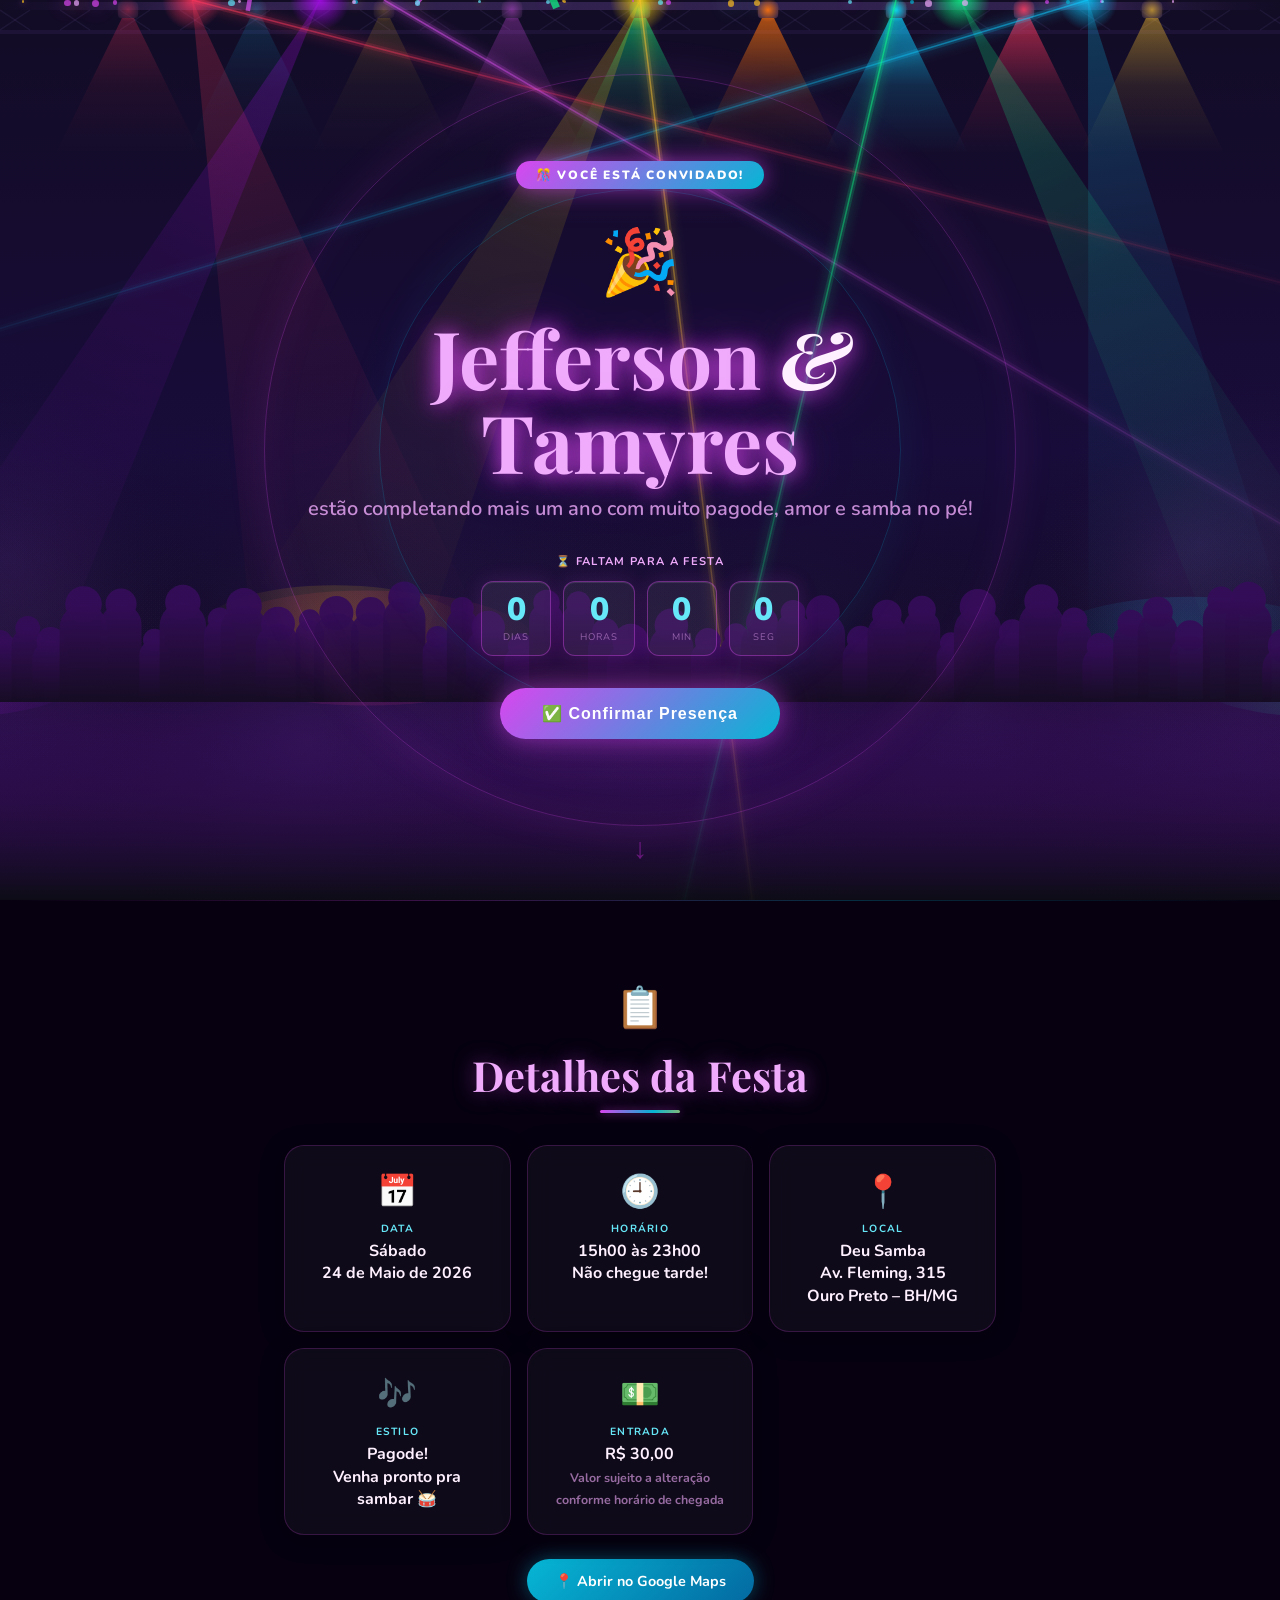
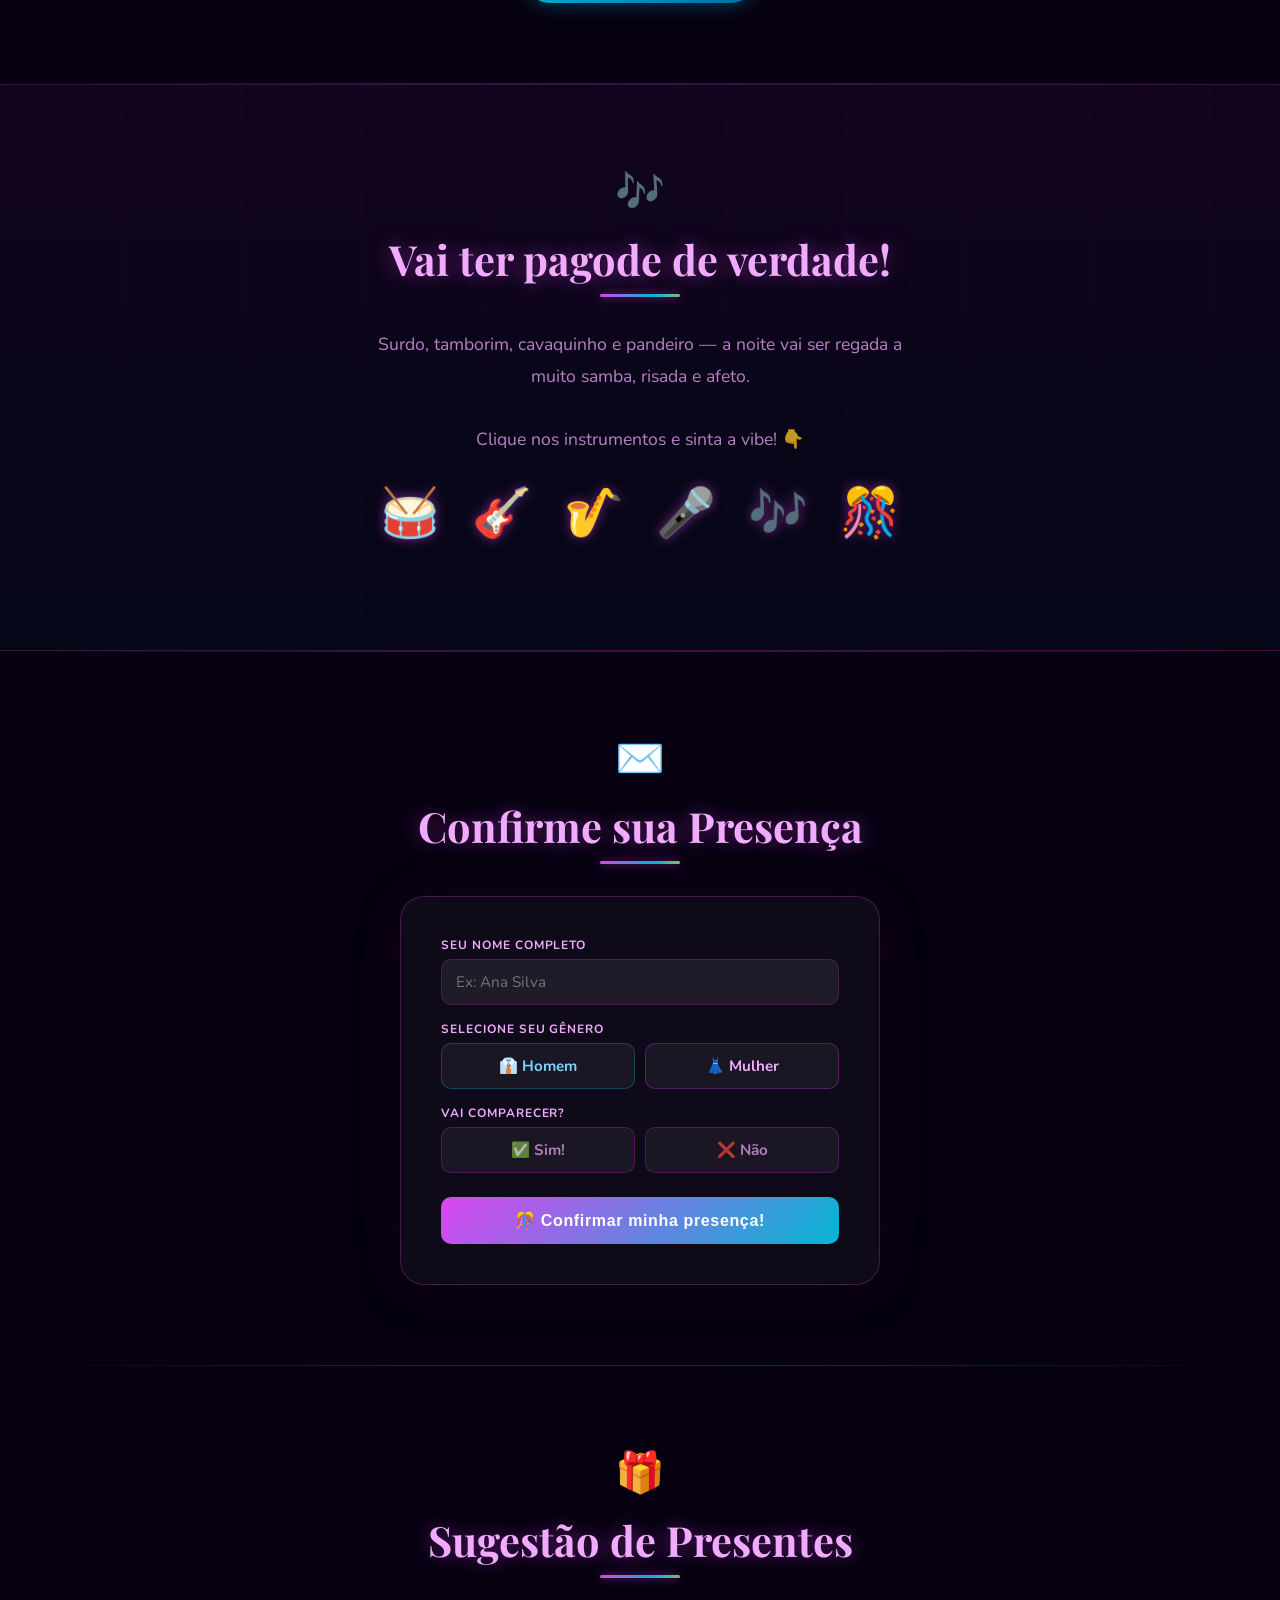
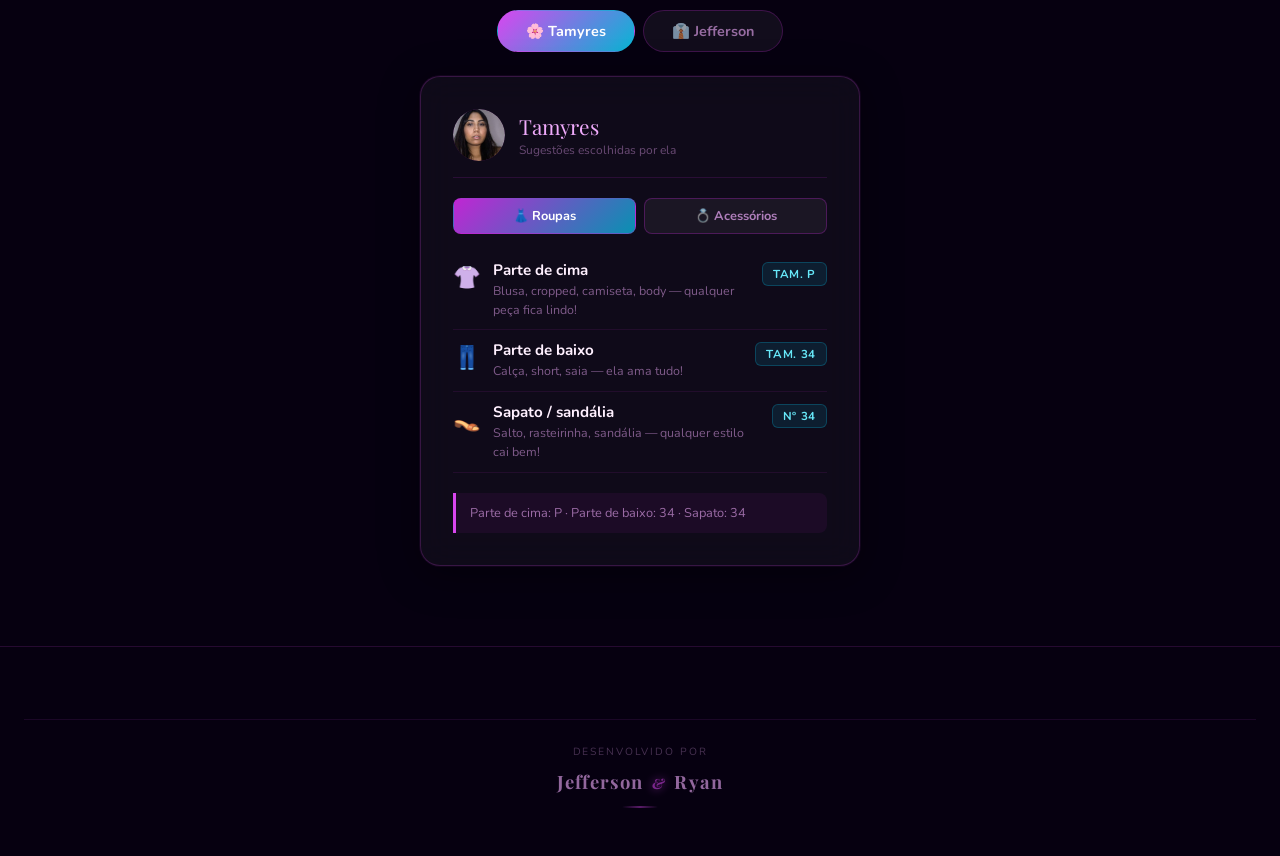
==== commit 0facdc4a: "Add files via upload" ====
--- a/templates/convite.html
+++ b/templates/convite.html
@@ -117,59 +117,214 @@
 </div>
 
 <div class="section-divider reveal"></div>
+
 <!-- RSVP -->
-<section id="rsvp" class="reveal" class="rsvp-section">
+<section id="rsvp" class="reveal rsvp-section">
   <span class="section-icon reveal">✉️</span>
   <h2 class="section-title">Confirme sua Presença</h2>
   <div class="section-line"></div>
 
   <div class="rsvp-form reveal" id="rsvp-form-wrap">
+
+    <!-- Nome -->
     <div class="form-group">
       <label>Seu nome completo</label>
       <input type="text" id="guest-name" placeholder="Ex: Ana Silva" />
     </div>
+
+    <!-- Sexo -->
+    <div class="form-group">
+      <label>Selecione seu gênero</label>
+
+      <div style="display:flex;gap:10px;margin-top:6px;">
+        <button type="button" id="btn-homem"
+          onclick="selectGenero('homem')"
+          style="flex:1;padding:12px;border-radius:10px;
+          font-family:Nunito,sans-serif;font-weight:700;
+          font-size:0.95rem;cursor:pointer;
+          border:1px solid rgba(8,145,178,0.4);
+          background:rgba(255,255,255,0.05);
+          color:#7DD3FC;transition:all 0.2s;">
+          👔 Homem
+        </button>
+
+        <button type="button" id="btn-mulher"
+          onclick="selectGenero('mulher')"
+          style="flex:1;padding:12px;border-radius:10px;
+          font-family:Nunito,sans-serif;font-weight:700;
+          font-size:0.95rem;cursor:pointer;
+          border:1px solid rgba(192,38,211,0.4);
+          background:rgba(255,255,255,0.05);
+          color:#F0ABFC;transition:all 0.2s;">
+          👗 Mulher
+        </button>
+      </div>
+    </div>
+
+    <!-- Presença -->
     <div class="form-group">
       <label>Vai comparecer?</label>
+
       <div style="display:flex;gap:10px;margin-top:6px;">
-        <button id="btn-sim" onclick="selectPresenca('sim')" style="flex:1;padding:12px;border-radius:10px;font-family:Nunito,sans-serif;font-weight:700;font-size:0.95rem;cursor:pointer;border:1px solid rgba(192,38,211,0.3);background:rgba(255,255,255,0.05);color:rgba(240,171,252,0.7);transition:all 0.2s;">✅ Sim!</button>
-        <button id="btn-nao" onclick="selectPresenca('nao')" style="flex:1;padding:12px;border-radius:10px;font-family:Nunito,sans-serif;font-weight:700;font-size:0.95rem;cursor:pointer;border:1px solid rgba(192,38,211,0.3);background:rgba(255,255,255,0.05);color:rgba(240,171,252,0.7);transition:all 0.2s;">❌ Não</button>
-      </div>
-    </div>
-    <button id="presenca" class="rsvp-btn" onclick="submitRSVP()">🎊 Confirmar minha presença!</button>
-  </div>
-
+        <button type="button" id="btn-sim"
+          onclick="selectPresenca('sim')"
+          style="flex:1;padding:12px;border-radius:10px;
+          font-family:Nunito,sans-serif;font-weight:700;
+          font-size:0.95rem;cursor:pointer;
+          border:1px solid rgba(192,38,211,0.3);
+          background:rgba(255,255,255,0.05);
+          color:rgba(240,171,252,0.7);
+          transition:all 0.2s;">
+          ✅ Sim!
+        </button>
+
+        <button type="button" id="btn-nao"
+          onclick="selectPresenca('nao')"
+          style="flex:1;padding:12px;border-radius:10px;
+          font-family:Nunito,sans-serif;font-weight:700;
+          font-size:0.95rem;cursor:pointer;
+          border:1px solid rgba(192,38,211,0.3);
+          background:rgba(255,255,255,0.05);
+          color:rgba(240,171,252,0.7);
+          transition:all 0.2s;">
+          ❌ Não
+        </button>
+      </div>
+    </div>
+
+    <!-- Botão -->
+    <button id="presenca" class="rsvp-btn" onclick="submitRSVP()">
+      🎊 Confirmar minha presença!
+    </button>
+
+  </div>
+
+  <!-- Sucesso -->
   <div class="rsvp-success" id="rsvp-success">
     <span class="big-emoji" id="success-emoji">🎉</span>
+
     <h3 id="success-title">Arrasou!</h3>
-    <p id="success-msg">Te esperamos na pista!</p>
-    <div style="display:flex;gap:12px;justify-content:center;flex-wrap:wrap;margin-bottom:2.5rem;">
-
-    <a href="https://events.vipme.com.br/2470174/497634?id_promoter=7735" target="_blank"
-      style="display:inline-flex;align-items:center;gap:10px;
-             background:linear-gradient(135deg,#0891B2,#0369A1);
-             color:#fff;font-family:Nunito,sans-serif;font-weight:800;
-             font-size:0.9rem;padding:14px 26px;border-radius:14px;
-             text-decoration:none;letter-spacing:0.03em;
-             box-shadow:0 0 24px rgba(8,145,178,0.4);
-             transition:transform 0.2s,box-shadow 0.2s;">
-      <span style="font-size:1.3rem;">👔</span>
-      <span>Lista dos Homens<br><span style="font-size:0.7rem;opacity:0.8;font-weight:600;">Jefferson</span></span>
-    </a>
-
-    <a href="https://events.vipme.com.br/2470174/497633?id_promoter=7735" target="_blank"
-      style="display:inline-flex;align-items:center;gap:10px;
-             background:linear-gradient(135deg,#C026D3,#9333EA);
-             color:#fff;font-family:Nunito,sans-serif;font-weight:800;
-             font-size:0.9rem;padding:14px 26px;border-radius:14px;
-             text-decoration:none;letter-spacing:0.03em;
-             box-shadow:0 0 24px rgba(192,38,211,0.4);
-             transition:transform 0.2s,box-shadow 0.2s;">
-      <span style="font-size:1.3rem;">👗</span>
-      <span>Lista das Mulheres<br><span style="font-size:0.7rem;opacity:0.8;font-weight:600;">Tamyres</span></span>
-    </a>
-
-  </div>
-  </div>
+
+    <p id="success-msg">
+      Te esperamos na pista!
+    </p>
+
+    <!-- Botão dinâmico -->
+    <div id="lista-container"></div>
+
+  </div>
+</section>
+
+<script>
+  let generoSelecionado = "";
+  let presencaSelecionada = "";
+
+  function selectGenero(genero) {
+    generoSelecionado = genero;
+
+    const homem = document.getElementById("btn-homem");
+    const mulher = document.getElementById("btn-mulher");
+
+    homem.style.background = "rgba(255,255,255,0.05)";
+    mulher.style.background = "rgba(255,255,255,0.05)";
+
+    if (genero === "homem") {
+      homem.style.background = "#0891B2";
+    } else {
+      mulher.style.background = "#C026D3";
+    }
+  }
+
+  function selectPresenca(valor) {
+    presencaSelecionada = valor;
+
+    const sim = document.getElementById("btn-sim");
+    const nao = document.getElementById("btn-nao");
+
+    sim.style.background = "rgba(255,255,255,0.05)";
+    nao.style.background = "rgba(255,255,255,0.05)";
+
+    if (valor === "sim") {
+      sim.style.background = "#22C55E";
+    } else {
+      nao.style.background = "#EF4444";
+    }
+  }
+
+  function submitRSVP() {
+
+    const nome = document.getElementById("guest-name").value;
+
+    if (!nome) {
+      alert("Digite seu nome!");
+      return;
+    }
+
+    if (!generoSelecionado) {
+      alert("Selecione Homem ou Mulher!");
+      return;
+    }
+
+    if (!presencaSelecionada) {
+      alert("Selecione se vai comparecer!");
+      return;
+    }
+
+    document.getElementById("rsvp-form-wrap").style.display = "none";
+    document.getElementById("rsvp-success").style.display = "block";
+
+    const listaContainer = document.getElementById("lista-container");
+
+    if (generoSelecionado === "homem") {
+
+      listaContainer.innerHTML = `
+        <a href="https://events.vipme.com.br/2470174/497634?id_promoter=7735"
+          target="_blank"
+          style="display:inline-flex;align-items:center;gap:10px;
+          background:linear-gradient(135deg,#0891B2,#0369A1);
+          color:#fff;font-family:Nunito,sans-serif;font-weight:800;
+          font-size:0.9rem;padding:14px 26px;border-radius:14px;
+          text-decoration:none;letter-spacing:0.03em;
+          box-shadow:0 0 24px rgba(8,145,178,0.4);">
+
+          <span style="font-size:1.3rem;">👔</span>
+
+          <span>
+            Lista dos Homens<br>
+            <span style="font-size:0.7rem;opacity:0.8;font-weight:600;">
+              Jefferson
+            </span>
+          </span>
+
+        </a>
+      `;
+
+    } else {
+
+      listaContainer.innerHTML = `
+        <a href="https://events.vipme.com.br/2470174/497633?id_promoter=7735"
+          target="_blank"
+          style="display:inline-flex;align-items:center;gap:10px;
+          background:linear-gradient(135deg,#C026D3,#9333EA);
+          color:#fff;font-family:Nunito,sans-serif;font-weight:800;
+          font-size:0.9rem;padding:14px 26px;border-radius:14px;
+          text-decoration:none;letter-spacing:0.03em;
+          box-shadow:0 0 24px rgba(192,38,211,0.4);">
+
+          <span style="font-size:1.3rem;">👗</span>
+
+          <span>
+            Lista das Mulheres<br>
+            <span style="font-size:0.7rem;opacity:0.8;font-weight:600;">
+              Tamyres
+            </span>
+          </span>
+
+        </a>
+      `;
+    }
+  }
+</script>
 
   <div class="guest-list" id="guest-list" style="display:none;">
     <p class="guest-list-title">🎟️ Confirmados até agora</p>
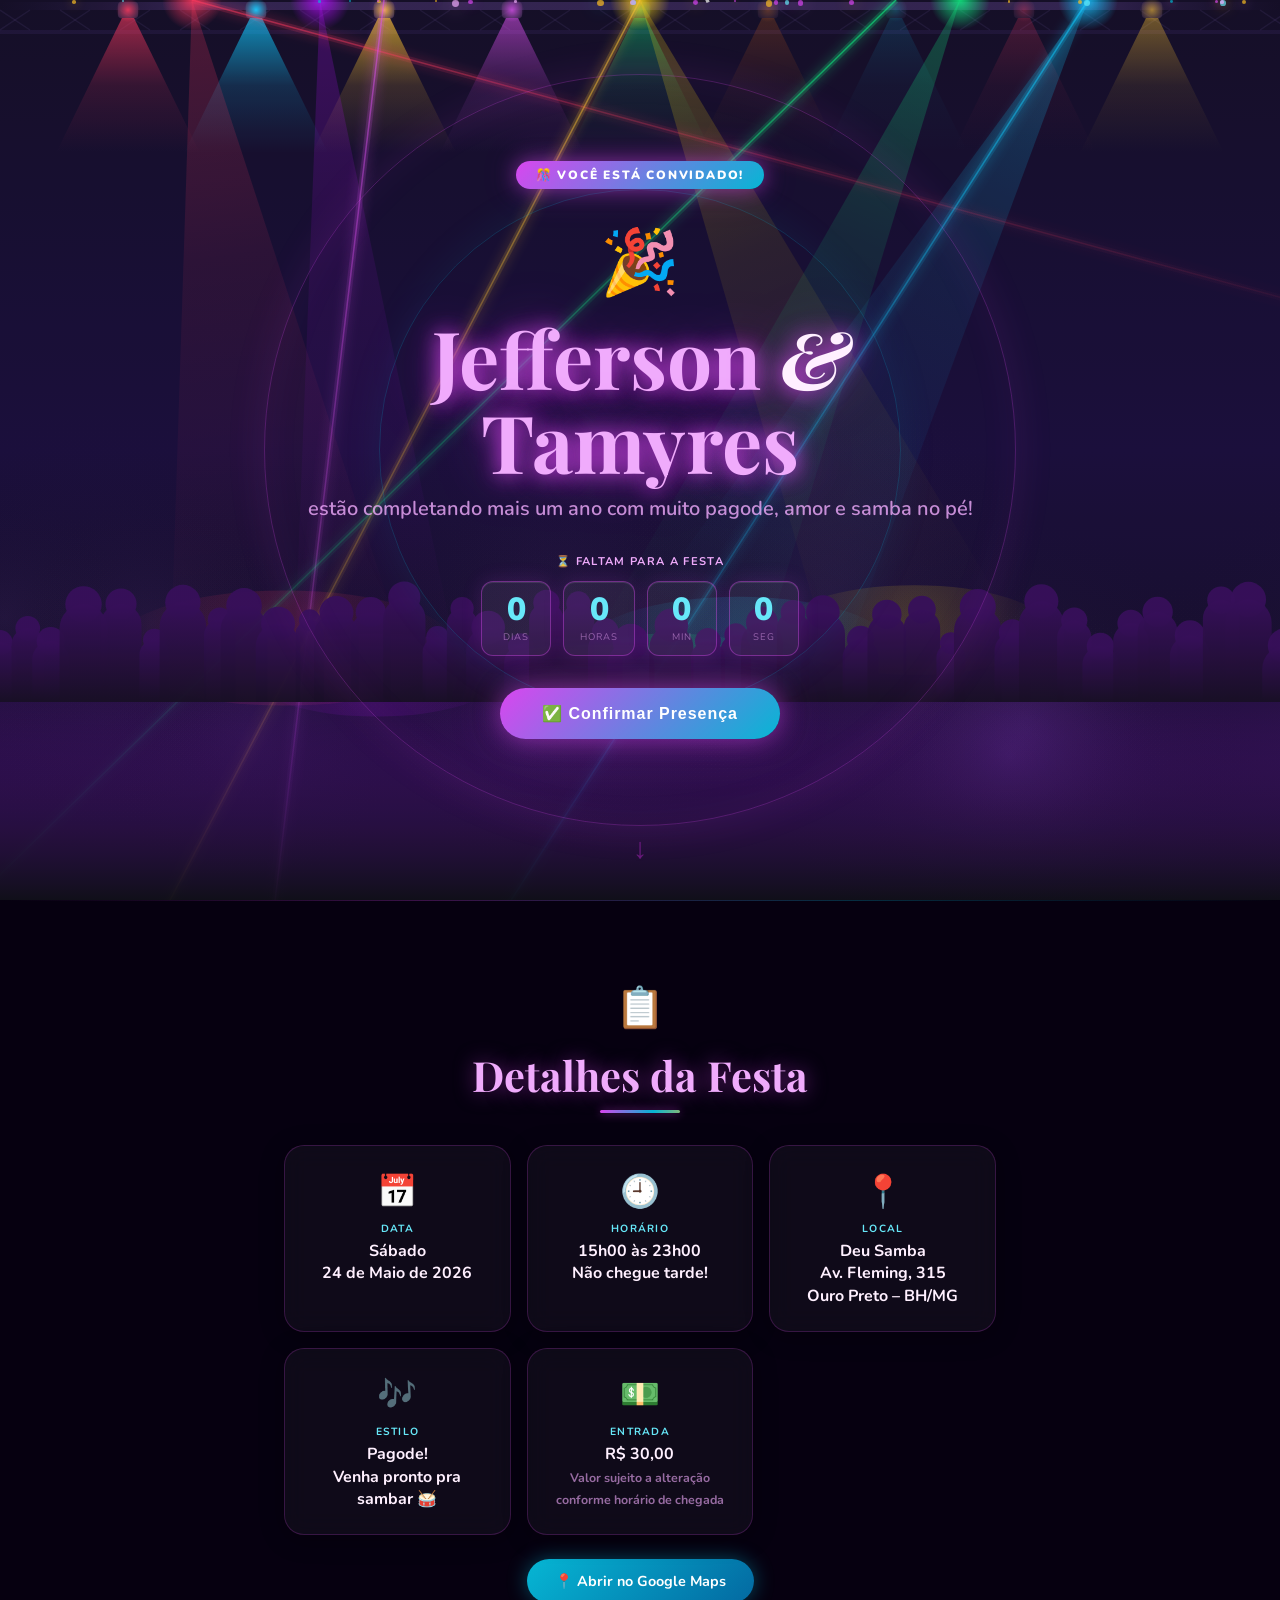
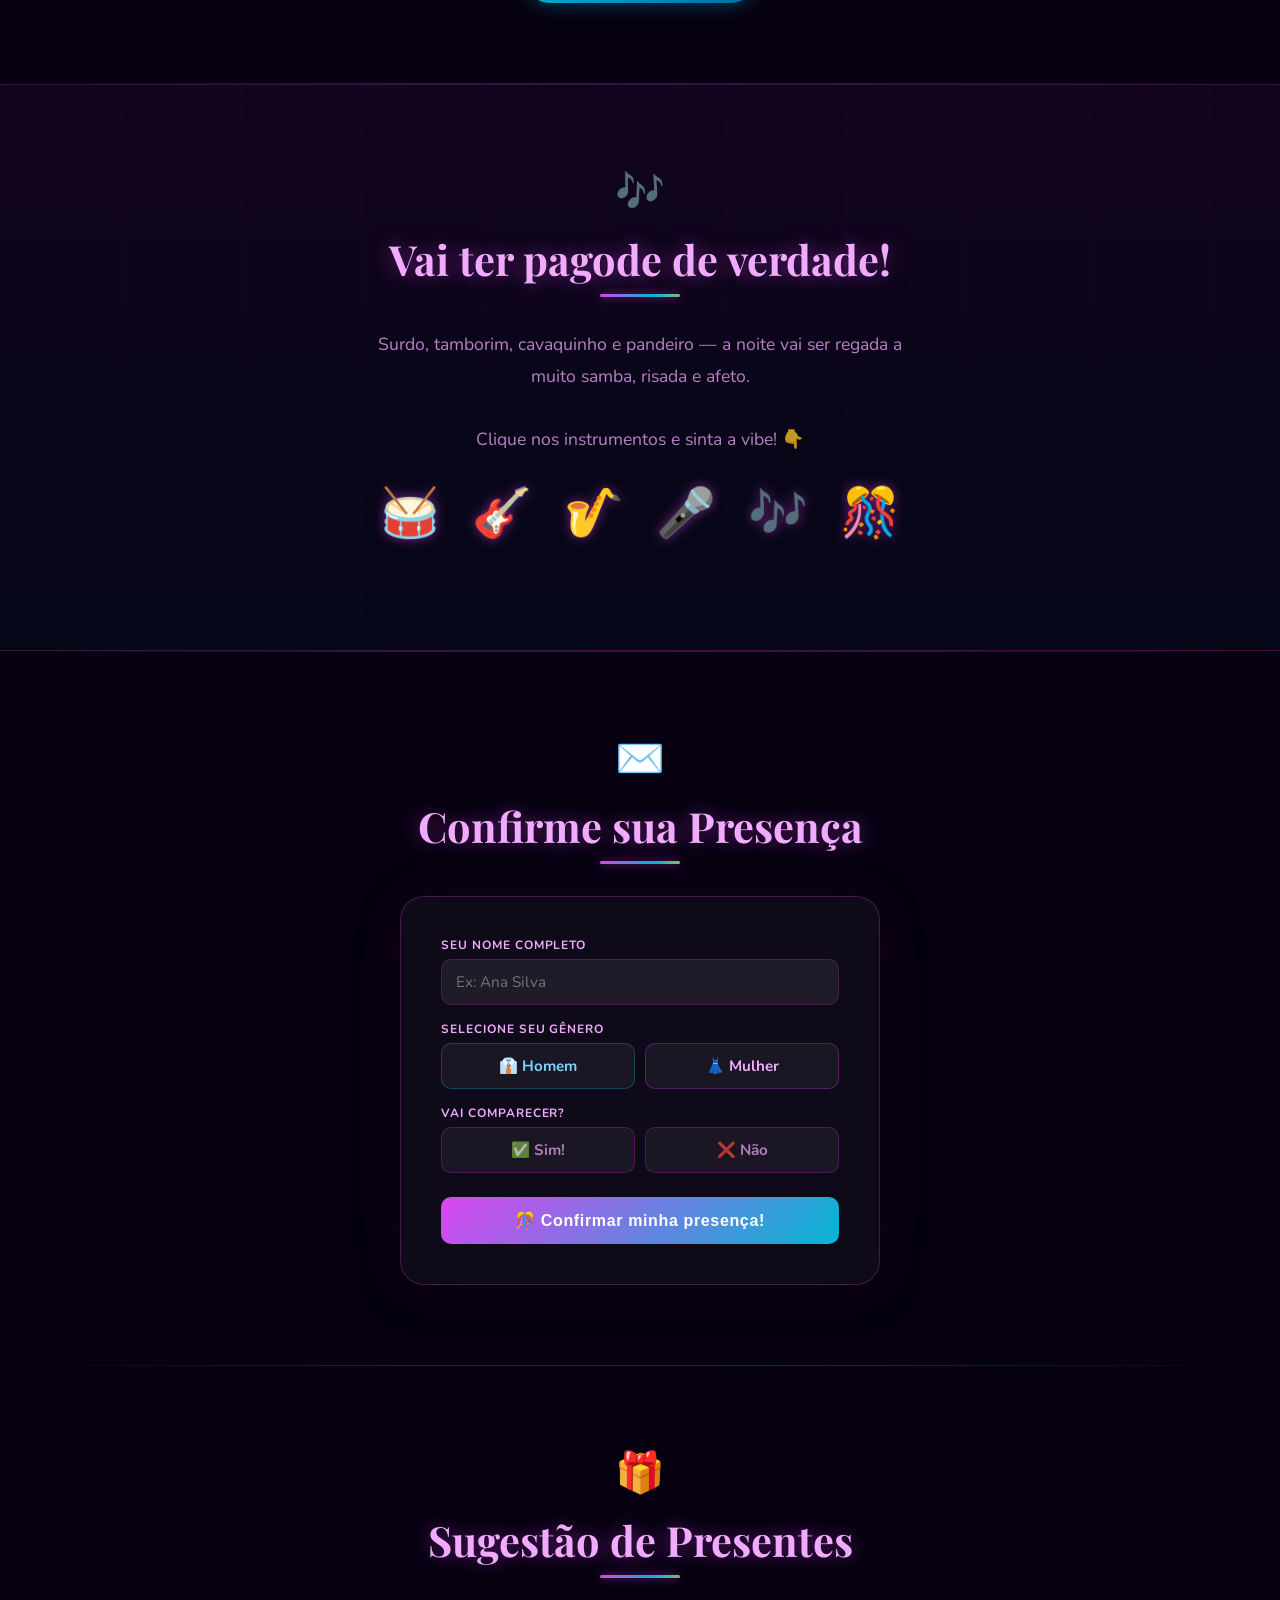
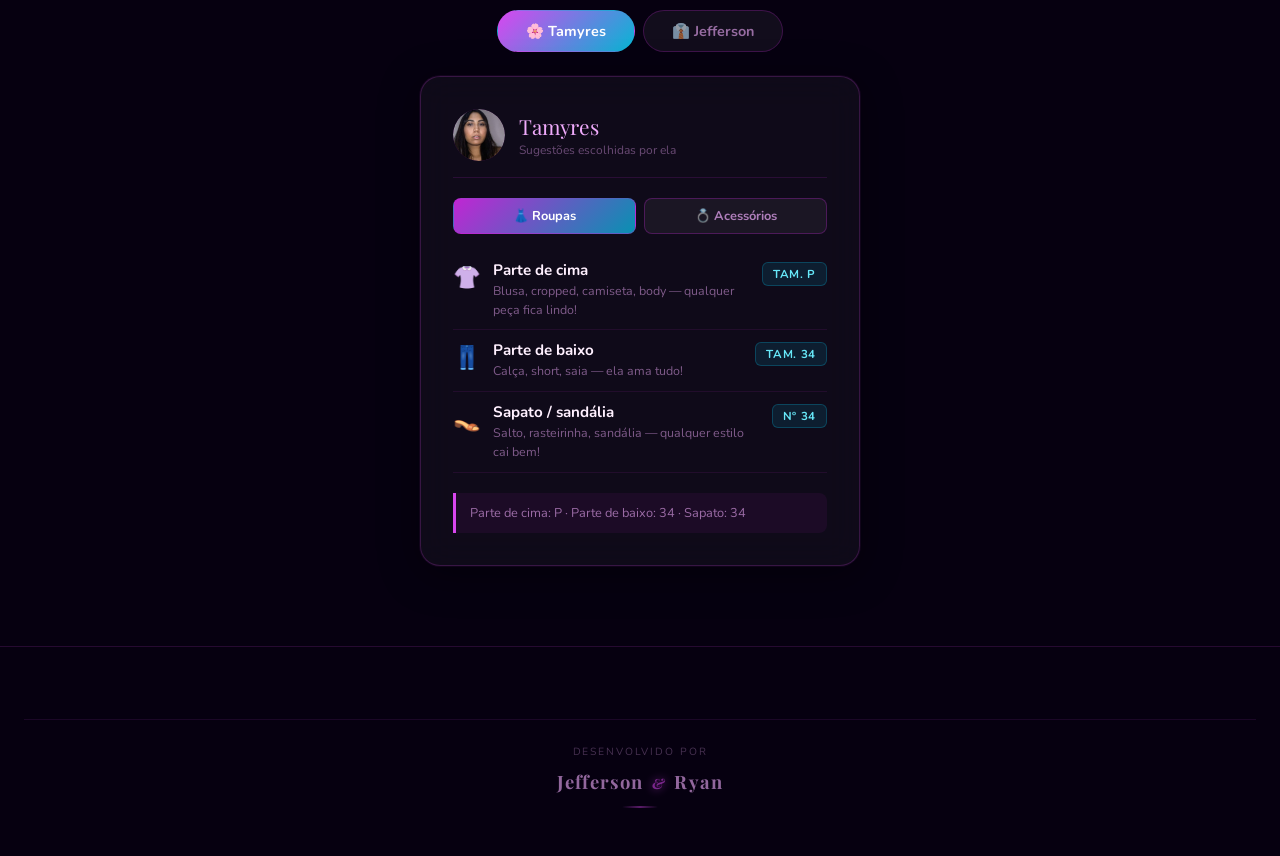
==== commit 5dc07582: "Add files via upload" ====
--- a/templates/convite.html
+++ b/templates/convite.html
@@ -215,116 +215,7 @@
   </div>
 </section>
 
-<script>
-  let generoSelecionado = "";
-  let presencaSelecionada = "";
-
-  function selectGenero(genero) {
-    generoSelecionado = genero;
-
-    const homem = document.getElementById("btn-homem");
-    const mulher = document.getElementById("btn-mulher");
-
-    homem.style.background = "rgba(255,255,255,0.05)";
-    mulher.style.background = "rgba(255,255,255,0.05)";
-
-    if (genero === "homem") {
-      homem.style.background = "#0891B2";
-    } else {
-      mulher.style.background = "#C026D3";
-    }
-  }
-
-  function selectPresenca(valor) {
-    presencaSelecionada = valor;
-
-    const sim = document.getElementById("btn-sim");
-    const nao = document.getElementById("btn-nao");
-
-    sim.style.background = "rgba(255,255,255,0.05)";
-    nao.style.background = "rgba(255,255,255,0.05)";
-
-    if (valor === "sim") {
-      sim.style.background = "#22C55E";
-    } else {
-      nao.style.background = "#EF4444";
-    }
-  }
-
-  function submitRSVP() {
-
-    const nome = document.getElementById("guest-name").value;
-
-    if (!nome) {
-      alert("Digite seu nome!");
-      return;
-    }
-
-    if (!generoSelecionado) {
-      alert("Selecione Homem ou Mulher!");
-      return;
-    }
-
-    if (!presencaSelecionada) {
-      alert("Selecione se vai comparecer!");
-      return;
-    }
-
-    document.getElementById("rsvp-form-wrap").style.display = "none";
-    document.getElementById("rsvp-success").style.display = "block";
-
-    const listaContainer = document.getElementById("lista-container");
-
-    if (generoSelecionado === "homem") {
-
-      listaContainer.innerHTML = `
-        <a href="https://events.vipme.com.br/2470174/497634?id_promoter=7735"
-          target="_blank"
-          style="display:inline-flex;align-items:center;gap:10px;
-          background:linear-gradient(135deg,#0891B2,#0369A1);
-          color:#fff;font-family:Nunito,sans-serif;font-weight:800;
-          font-size:0.9rem;padding:14px 26px;border-radius:14px;
-          text-decoration:none;letter-spacing:0.03em;
-          box-shadow:0 0 24px rgba(8,145,178,0.4);">
-
-          <span style="font-size:1.3rem;">👔</span>
-
-          <span>
-            Lista dos Homens<br>
-            <span style="font-size:0.7rem;opacity:0.8;font-weight:600;">
-              Jefferson
-            </span>
-          </span>
-
-        </a>
-      `;
-
-    } else {
-
-      listaContainer.innerHTML = `
-        <a href="https://events.vipme.com.br/2470174/497633?id_promoter=7735"
-          target="_blank"
-          style="display:inline-flex;align-items:center;gap:10px;
-          background:linear-gradient(135deg,#C026D3,#9333EA);
-          color:#fff;font-family:Nunito,sans-serif;font-weight:800;
-          font-size:0.9rem;padding:14px 26px;border-radius:14px;
-          text-decoration:none;letter-spacing:0.03em;
-          box-shadow:0 0 24px rgba(192,38,211,0.4);">
-
-          <span style="font-size:1.3rem;">👗</span>
-
-          <span>
-            Lista das Mulheres<br>
-            <span style="font-size:0.7rem;opacity:0.8;font-weight:600;">
-              Tamyres
-            </span>
-          </span>
-
-        </a>
-      `;
-    }
-  }
-</script>
+
 
   <div class="guest-list" id="guest-list" style="display:none;">
     <p class="guest-list-title">🎟️ Confirmados até agora</p>
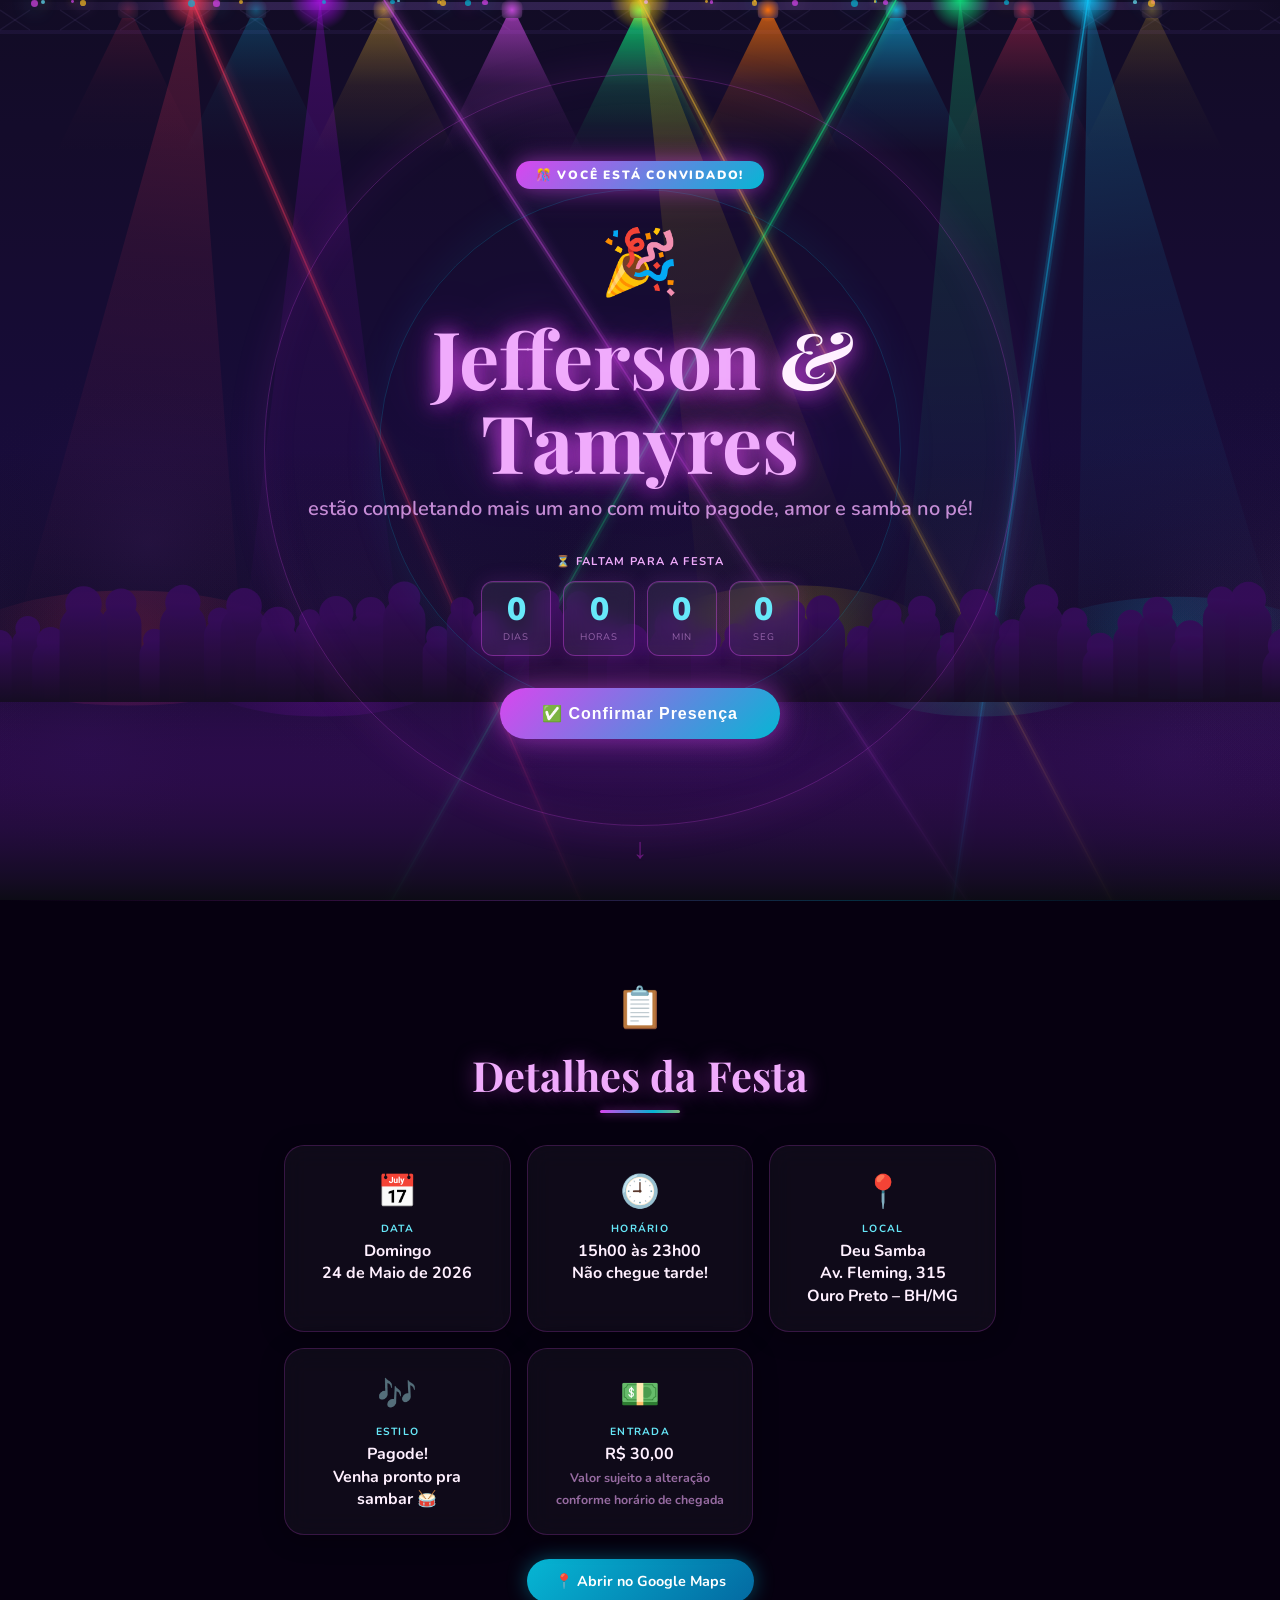
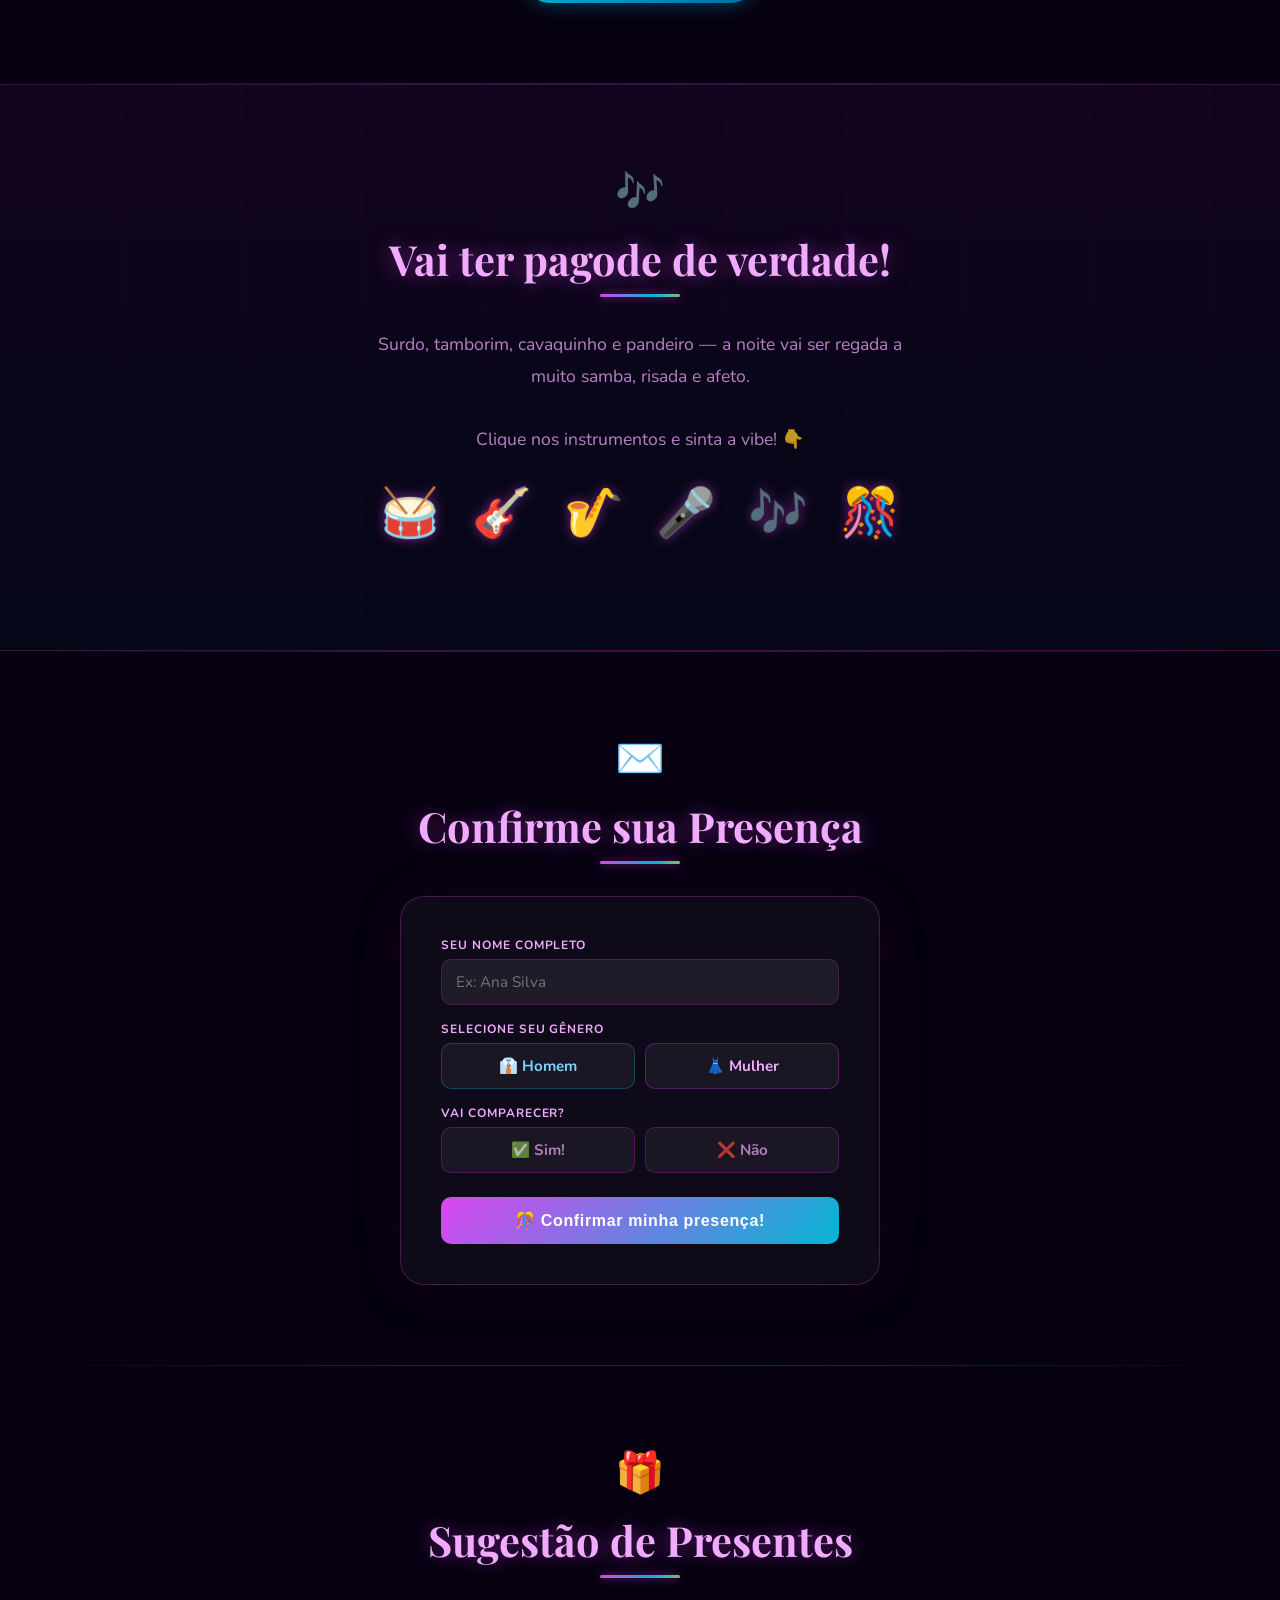
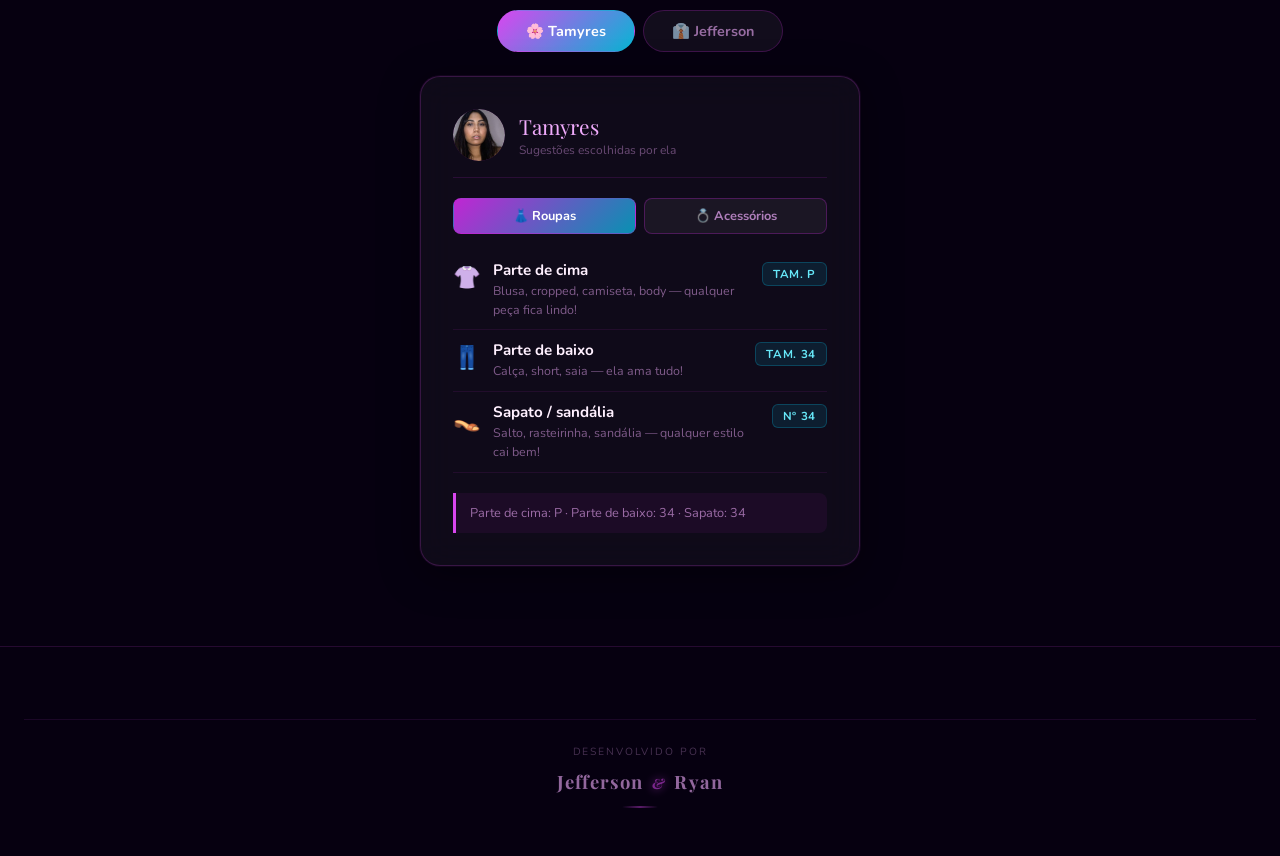
==== commit c55b4be3: "Add files via upload" ====
--- a/templates/convite.html
+++ b/templates/convite.html
@@ -65,7 +65,7 @@
     <div class="info-card">
       <span class="info-card-icon">📅</span>
       <p class="info-card-label">Data</p>
-      <p class="info-card-value">Sábado<br>24 de Maio de 2026</p>
+      <p class="info-card-value">Domingo<br>24 de Maio de 2026</p>
     </div>
     <div class="info-card">
       <span class="info-card-icon">🕘</span>
